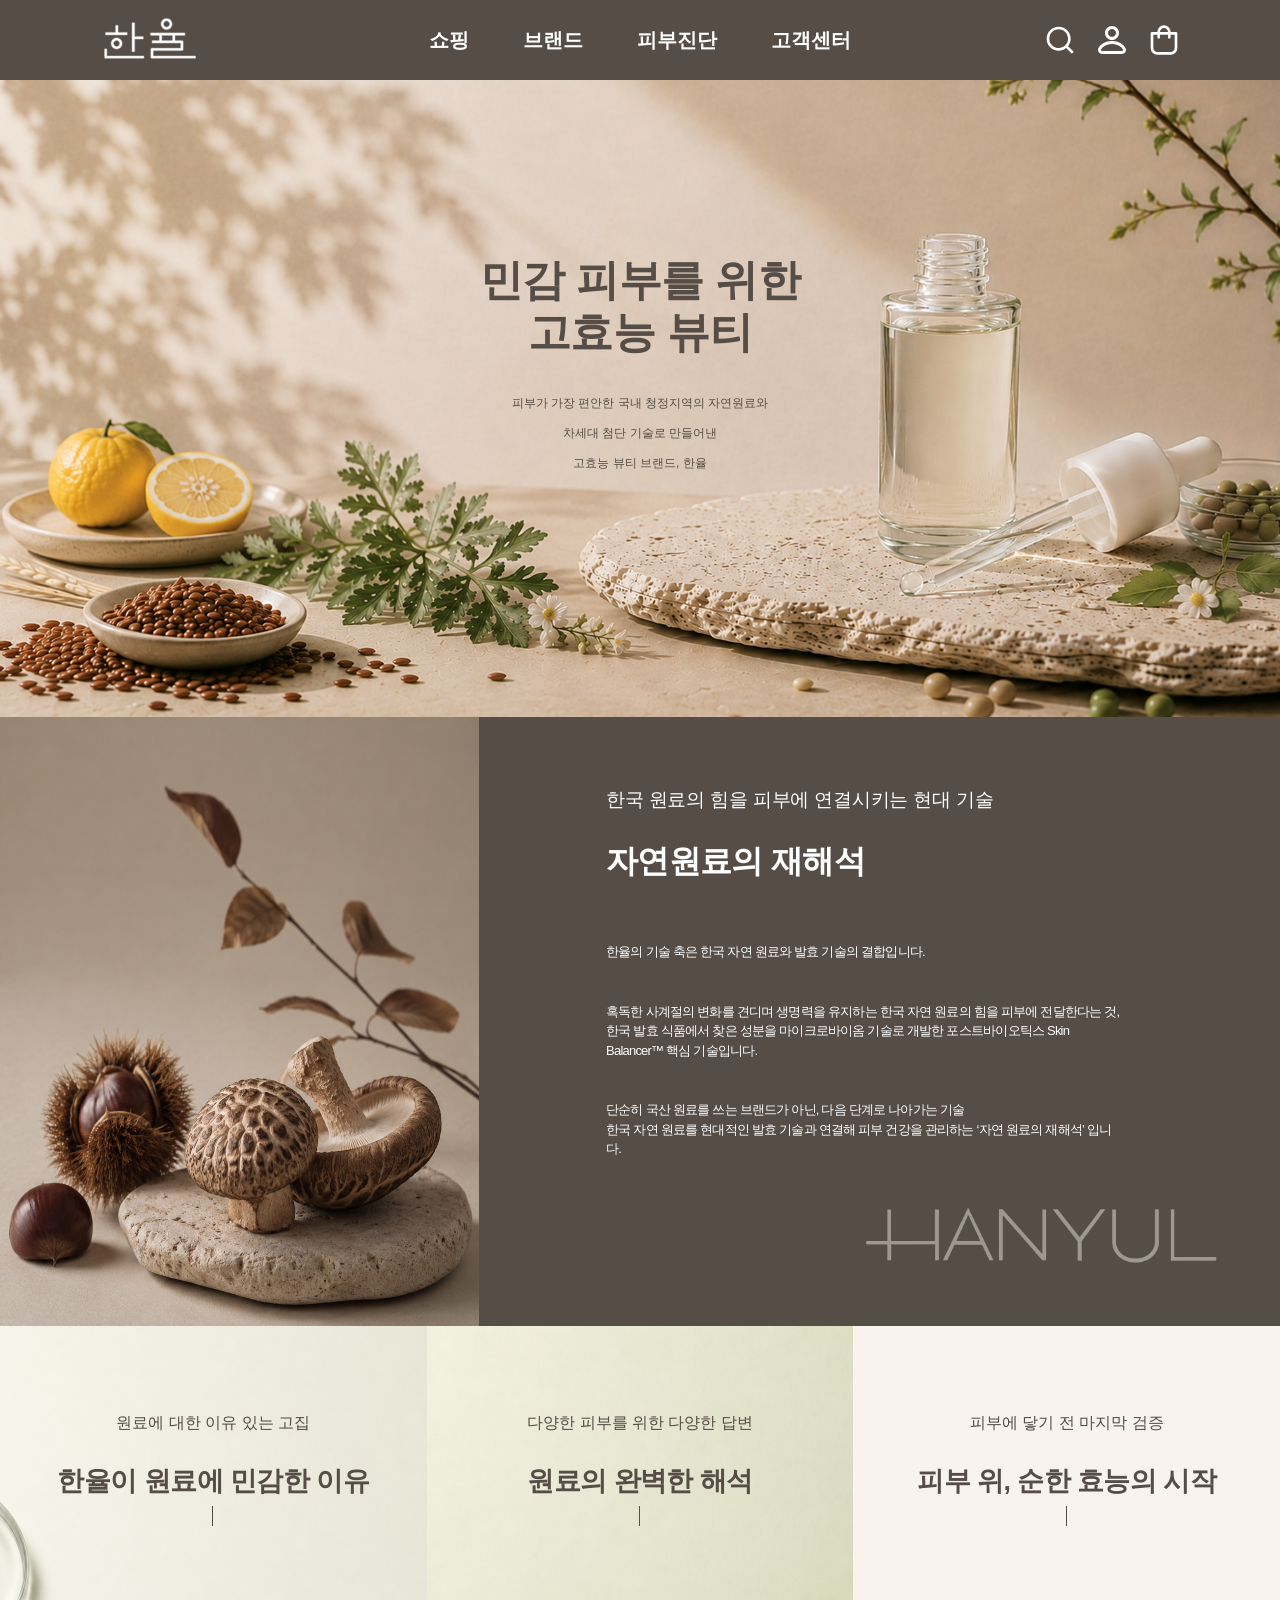
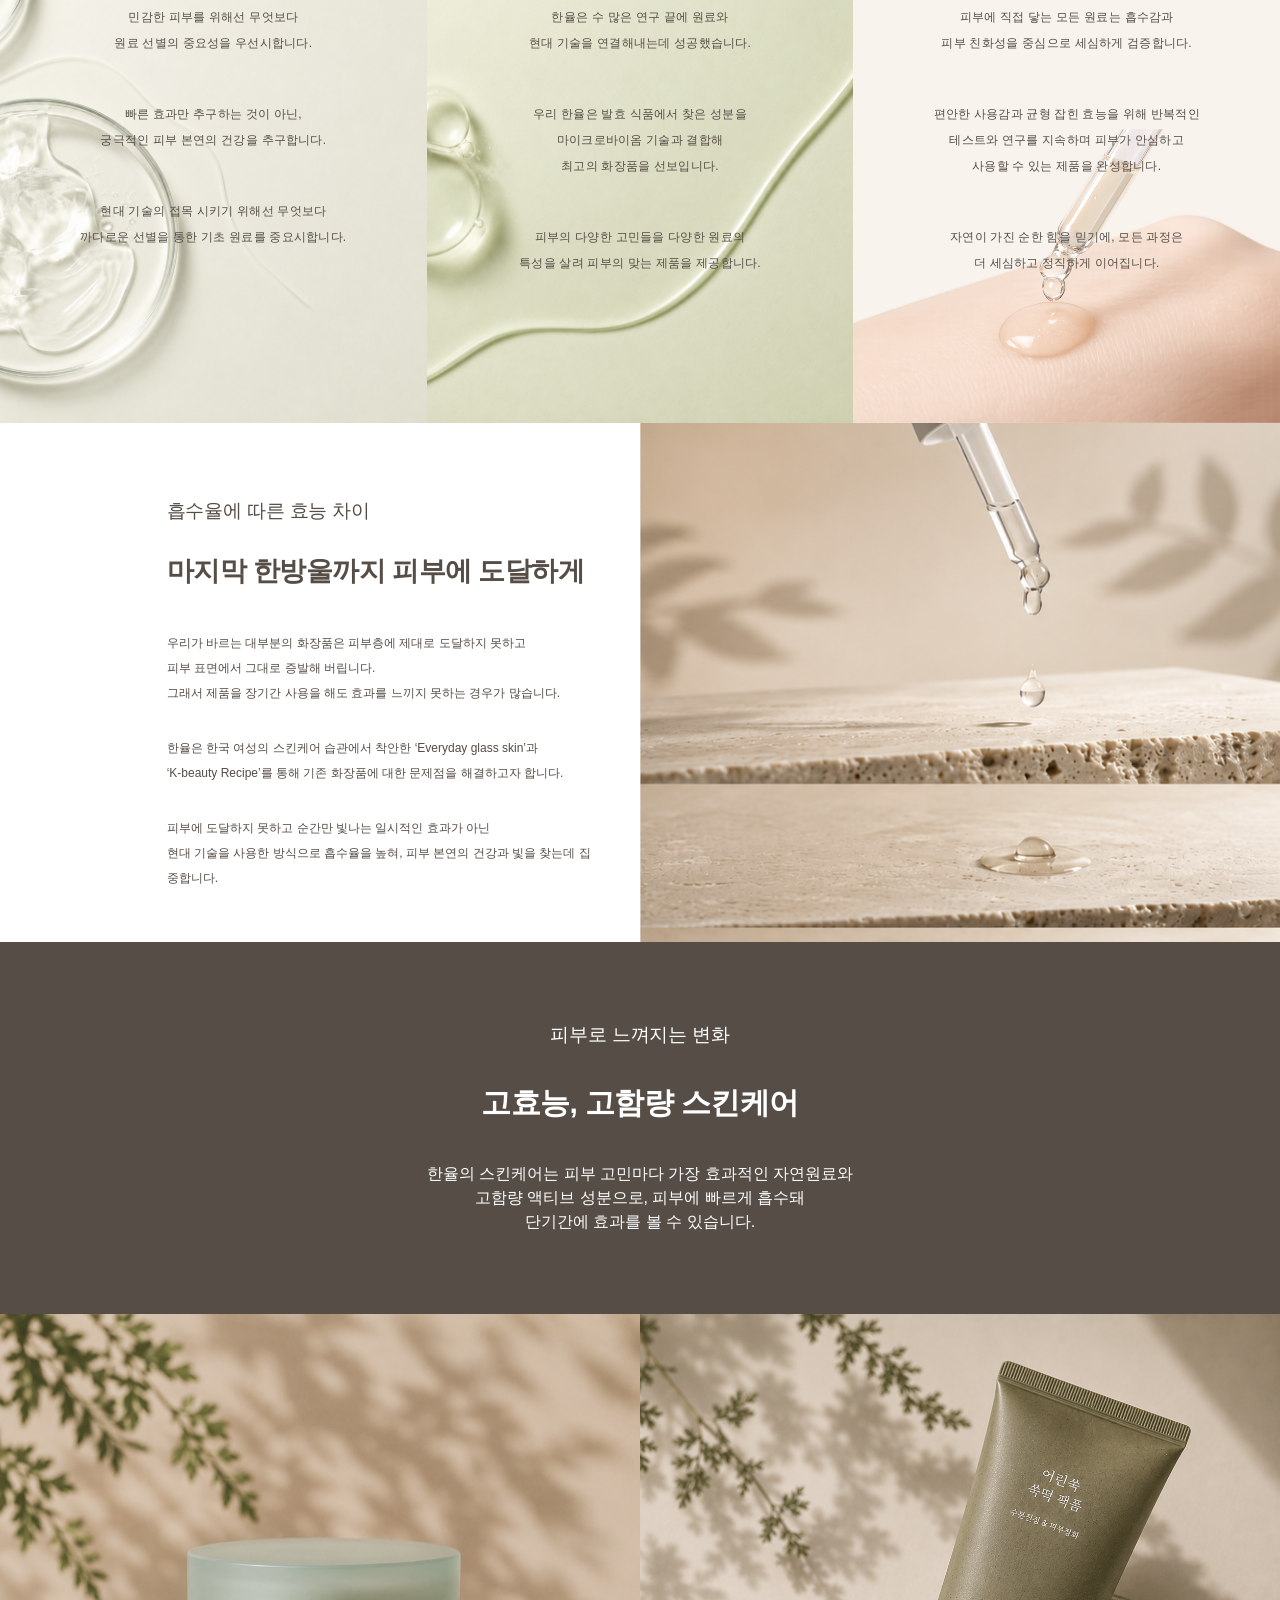
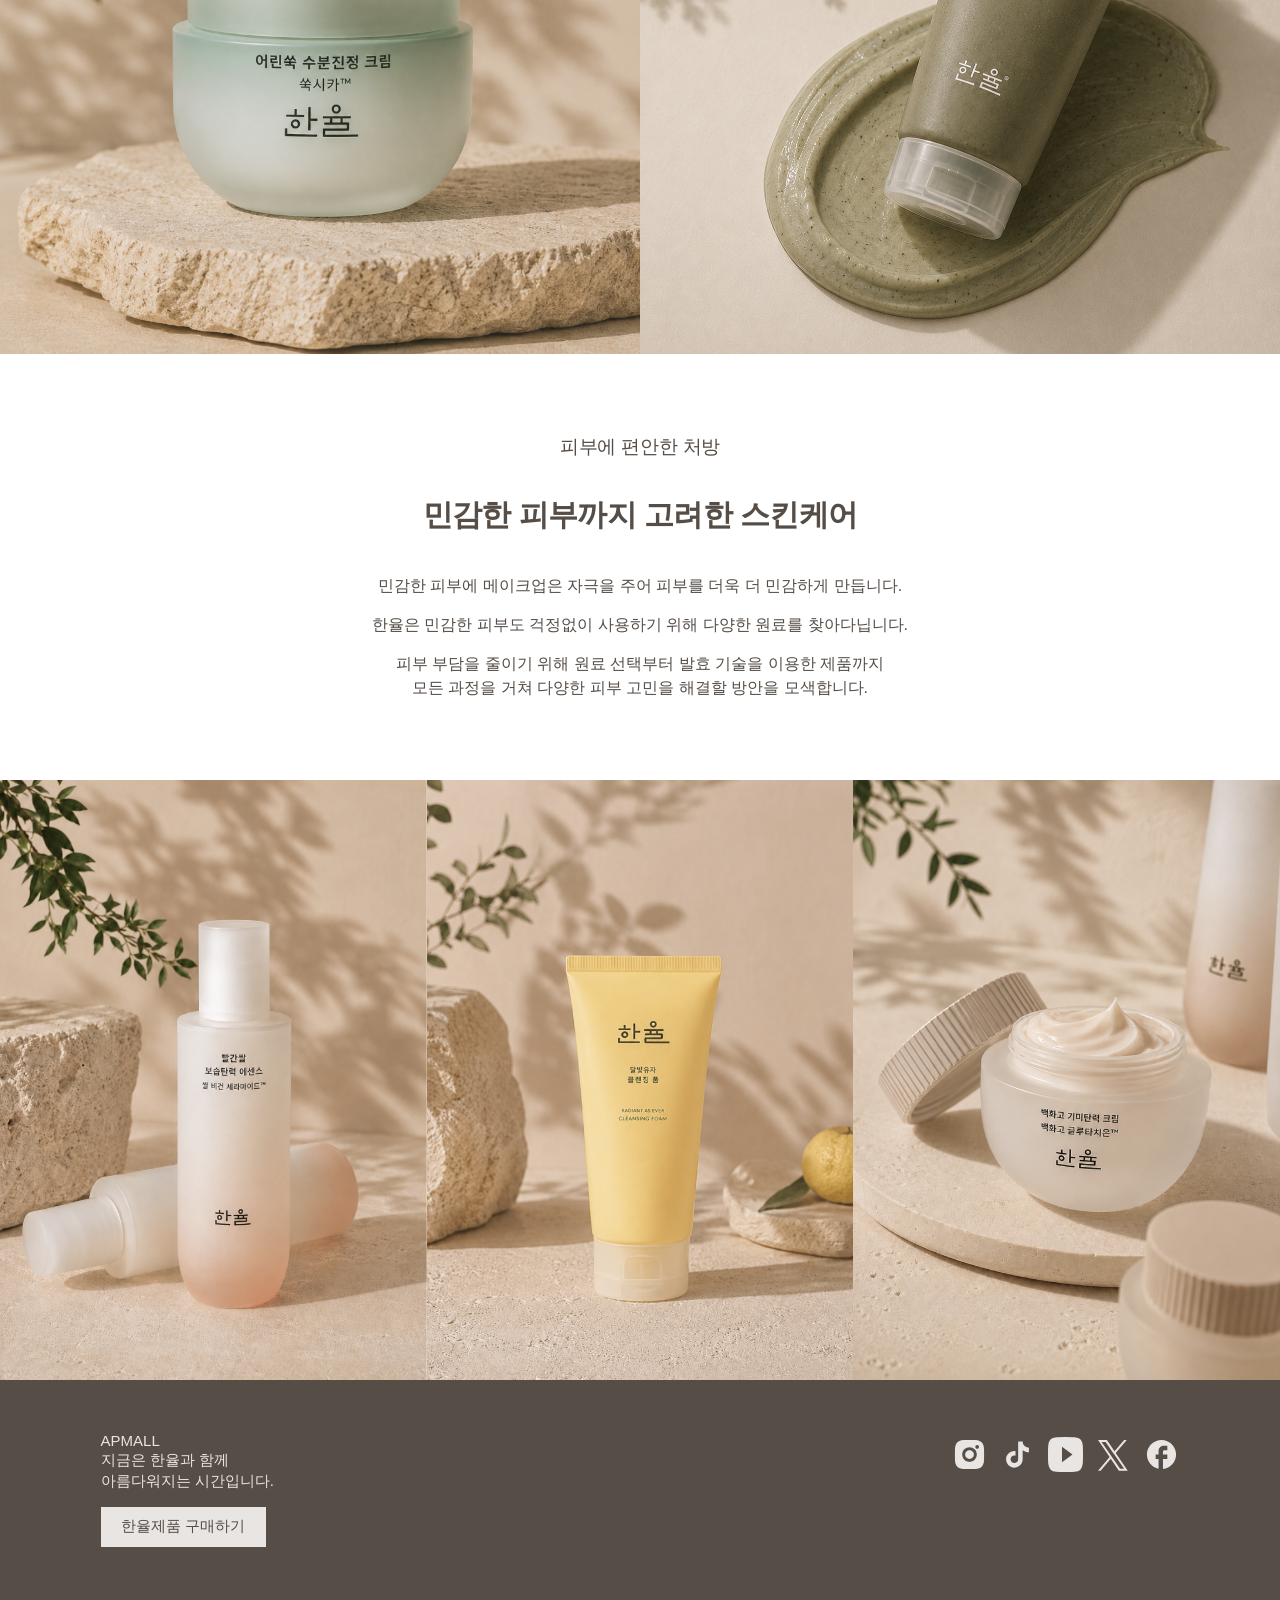
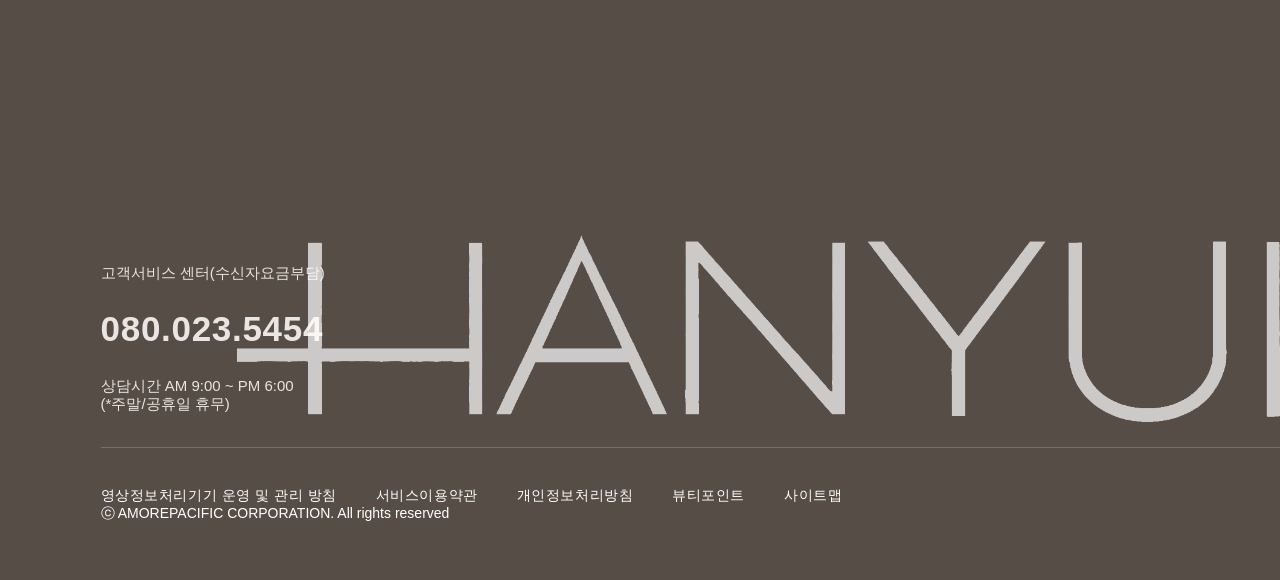
==== brand.html @ e7cc50ac "Build Hanyul website with shopping, brand and account pages" ====
<!doctype html>
<html lang="ko">
<head>
  <meta charset="UTF-8" />
  <meta name="viewport" content="width=device-width, initial-scale=1.0" />
  <title>브랜드 스토리 | 한율</title>
  <link rel="stylesheet" href="./style.css" />
  <link rel="stylesheet" href="./pages.css" />
  <script src="./pages.js" defer></script>
</head>
<body class="inner-page brand-page">
<header class="site-header" aria-label="주요 메뉴">
            <a class="brand" href="./index.html" aria-label="한율 홈">
                <img src="./assets/logo.png" alt="한율" />
            </a>

            <nav class="primary-nav" aria-label="주요 내비게이션">
                <a href="./shop.html">쇼핑</a>
                <a href="./brand.html">브랜드</a>
                <a href="./index.html#diagnosis">피부진단</a>
                <a href="./index.html#support">고객센터</a>
                <a class="mobile-account-link" href="./mypage.html">마이페이지</a>
            </nav>

            <div class="header-actions">
                <button type="button" aria-label="검색">
                    <img src="./assets/search.svg" alt="" />
                </button>
                <a href="./mypage.html" aria-label="마이페이지">
                    <img src="./assets/person.svg" alt="" />
                </a>
                <button type="button" aria-label="장바구니">
                    <img src="./assets/shopping-bag.svg" alt="" />
                </button>
            </div>

            <button class="menu-toggle" type="button" aria-label="메뉴 열기" aria-expanded="false">
                <span></span><span></span><span></span>
            </button>
        </header>
<main>
  <section class="brand-story-hero" aria-labelledby="brand-story-title">
    <img class="story-hero-image" src="./assets/brand/imgImage399.png" alt="유자와 한국 자연 원료, 한율 세럼" />
    <div class="story-hero-copy">
      <h1 id="brand-story-title">민감 피부를 위한<br />고효능 뷰티</h1>
      <p>피부가 가장 편안한 국내 청정지역의 자연원료와<br />차세대 첨단 기술로 만들어낸<br />고효능 뷰티 브랜드, 한율</p>
    </div>
  </section>
  <section class="story-interpretation">
    <div class="story-interpretation-image"><img src="./assets/brand/imgChatGptImage2026780423211.png" alt="밤과 자연 원료" /></div>
    <div class="story-interpretation-copy">
      <p class="story-eyebrow">한국 원료의 힘을 피부에 연결시키는 현대 기술</p>
      <h2>자연원료의 재해석</h2>
      <div class="story-body">
        <p>한율의 기술 축은 한국 자연 원료와 발효 기술의 결합입니다.</p>
        <p>혹독한 사계절의 변화를 견디며 생명력을 유지하는 한국 자연 원료의 힘을 피부에 전달한다는 것,<br />한국 발효 식품에서 찾은 성분을 마이크로바이옴 기술로 개발한 포스트바이오틱스 Skin Balancer™ 핵심 기술입니다.</p>
        <p>단순히 국산 원료를 쓰는 브랜드가 아닌, 다음 단계로 나아가는 기술<br />한국 자연 원료를 현대적인 발효 기술과 연결해 피부 건강을 관리하는 ‘자연 원료의 재해석’ 입니다.</p>
      </div>
      <img class="story-signature" src="./assets/brand/imgC1870778A77F488BA30E9E128Aef3A761.png" alt="HANYUL" />
    </div>
  </section>
  <section class="story-pillars" aria-label="한율이 원료를 연구하는 과정">
    <article class="story-pillar pillar-selection">
      <img class="pillar-cover" src="./assets/brand/imgImage482.png" alt="" />
      <div class="pillar-offscreen pillar-offscreen-left"><img src="./assets/brand/imgImage440.png" alt="" /></div>
      <img class="pillar-cover" src="./assets/brand/imgImage483.png" alt="순한 크림 제형" />
      <div class="pillar-heading"><p>원료에 대한 이유 있는 고집</p><h2>한율이 원료에 민감한 이유</h2></div>
      <div class="pillar-rule" data-node-id="3703:5179"><div class="pillar-rule-base"><div><img src="./assets/brand/imgLine26.svg" alt="" /></div></div></div>
      <div class="pillar-body">
        <p>민감한 피부를 위해선 무엇보다<br />원료 선별의 중요성을 우선시합니다.</p>
        <p>빠른 효과만 추구하는 것이 아닌,<br />궁극적인 피부 본연의 건강을 추구합니다.</p>
        <p>현대 기술의 접목 시키기 위해선 무엇보다<br />까다로운 선별을 통한 기초 원료를 중요시합니다.</p>
      </div>
    </article>
    <article class="story-pillar pillar-interpretation">
      <img class="pillar-cover" src="./assets/brand/imgImage481.png" alt="자연 원료를 담은 세럼 제형" />
      <div class="pillar-offscreen pillar-offscreen-right"><img src="./assets/brand/imgImage441.png" alt="" /></div>
      <div class="pillar-heading"><p>다양한 피부를 위한 다양한 답변</p><h2>원료의 완벽한 해석</h2></div>
      <div class="pillar-rule" data-node-id="3703:5169"><div class="pillar-rule-base"><div><img src="./assets/brand/imgLine25.svg" alt="" /></div></div></div>
      <div class="pillar-body">
        <p>한율은 수 많은 연구 끝에 원료와<br />현대 기술을 연결해내는데 성공했습니다.</p>
        <p>우리 한율은 발효 식품에서 찾은 성분을<br />마이크로바이옴 기술과 결합해<br />최고의 화장품을 선보입니다.</p>
        <p>피부의 다양한 고민들을 다양한 원료의<br />특성을 살려 피부의 맞는 제품을 제공합니다.</p>
      </div>
    </article>
    <article class="story-pillar pillar-verification">
      <img class="pillar-drop" src="./assets/brand/imgImage476.png" alt="피부 위에 닿는 세럼 한 방울" />
      <div class="pillar-heading"><p>피부에 닿기 전 마지막 검증</p><h2>피부 위, 순한 효능의 시작</h2></div>
      <div class="pillar-rule" data-node-id="3703:5159"><div class="pillar-rule-base"><div><img src="./assets/brand/imgLine24.svg" alt="" /></div></div></div>
      <div class="pillar-body">
        <p>피부에 직접 닿는 모든 원료는 흡수감과<br />피부 친화성을 중심으로 세심하게 검증합니다.</p>
        <p>편안한 사용감과 균형 잡힌 효능을 위해 반복적인<br />테스트와 연구를 지속하며 피부가 안심하고<br />사용할 수 있는 제품을 완성합니다.</p>
        <p>자연이 가진 순한 힘을 믿기에, 모든 과정은<br />더 세심하고 정직하게 이어집니다.</p>
      </div>
    </article>
  </section>
  <section class="story-absorption">
    <div class="story-absorption-copy">
      <p class="story-eyebrow">흡수율에 따른 효능 차이</p>
      <h2>마지막 한방울까지 피부에 도달하게</h2>
      <div class="story-body">
        <p>우리가 바르는 대부분의 화장품은 피부층에 제대로 도달하지 못하고<br />피부 표면에서 그대로 증발해 버립니다.<br />그래서 제품을 장기간 사용을 해도 효과를 느끼지 못하는 경우가 많습니다.</p>
        <p>한율은 한국 여성의 스킨케어 습관에서 착안한 ‘Everyday glass skin’과<br />‘K-beauty Recipe’를 통해 기존 화장품에 대한 문제점을 해결하고자 합니다.</p>
        <p>피부에 도달하지 못하고 순간만 빛나는 일시적인 효과가 아닌<br />현대 기술을 사용한 방식으로 흡수율을 높혀, 피부 본연의 건강과 빛을 찾는데 집중합니다.</p>
      </div>
    </div>
    <div class="story-absorption-image"><img src="./assets/brand/imgImage414.png" alt="세럼 한 방울과 흡수되는 제형" /></div>
  </section>
  <section class="story-statement statement-dark">
    <p class="story-eyebrow">피부로 느껴지는 변화</p><h2>고효능, 고함량 스킨케어</h2>
    <p>한율의 스킨케어는 피부 고민마다 가장 효과적인 자연원료와<br />고함량 액티브 성분으로, 피부에 빠르게 흡수돼<br />단기간에 효과를 볼 수 있습니다.</p>
  </section>
  <section class="story-photo-pair" aria-label="어린쑥 스킨케어">
    <img src="./assets/brand/imgImage471.png" alt="어린쑥 수분진정 크림" />
    <img src="./assets/brand/imgChatGptImage2026760534231.png" alt="어린쑥 클렌징 팩폼" />
  </section>
  <section class="story-statement statement-gentle">
    <p class="story-eyebrow">피부에 편안한 처방</p><h2>민감한 피부까지 고려한 스킨케어</h2>
    <div class="gentle-copy"><p>민감한 피부에 메이크업은 자극을 주어 피부를 더욱 더 민감하게 만듭니다.</p>
    <p>한율은 민감한 피부도 걱정없이 사용하기 위해 다양한 원료를 찾아다닙니다.</p>
    <p>피부 부담을 줄이기 위해 원료 선택부터 발효 기술을 이용한 제품까지<br />모든 과정을 거쳐 다양한 피부 고민을 해결할 방안을 모색합니다.</p></div>
  </section>
  <section class="story-photo-trio" aria-label="자연을 담은 한율 제품">
    <img src="./assets/brand/imgImage448.png" alt="빨간쌀 보습탄력 에센스" />
    <img src="./assets/brand/imgChatGptImage2026780601051.png" alt="달빛유자 클렌징 폼" />
    <img src="./assets/brand/imgChatGptImage2026780613091.png" alt="한율 크림과 자연 원료" />
  </section>
</main>
<footer class="site-footer">
            <div class="footer-shop">
                <p class="footer-label">APMALL</p>
                <p class="footer-message">지금은 한율과 함께<br />아름다워지는 시간입니다.</p>
                <a class="footer-shop-link" href="./shop.html">한율제품 구매하기</a>
            </div>

            <div class="footer-social" aria-label="한율 소셜 미디어">
                <a href="#" aria-label="인스타그램"
                    ><img src="./assets/footer-instagram.svg" alt=""
                /></a>
                <a href="#" aria-label="틱톡"><img src="./assets/footer-tiktok.svg" alt="" /></a>
                <a href="#" aria-label="유튜브"><img src="./assets/footer-youtube.svg" alt="" /></a>
                <a href="#" aria-label="트위터"><img src="./assets/footer-twitter.svg" alt="" /></a>
                <a href="#" aria-label="페이스북"
                    ><img src="./assets/footer-facebook.svg" alt=""
                /></a>
            </div>

            <div class="footer-service">
                <p>고객서비스 센터(수신자요금부담)</p>
                <strong>080.023.5454</strong>
                <p>상담시간 AM 9:00 ~ PM 6:00<br />(*주말/공휴일 휴무)</p>
            </div>

            <img class="footer-wordmark" src="./assets/photo-section-wordmark.png" alt="HANYUL" />

            <div class="footer-bottom">
                <nav aria-label="푸터 메뉴">
                    <a href="#">영상정보처리기기 운영 및 관리 방침</a>
                    <a href="#">서비스이용약관</a>
                    <a href="#">개인정보처리방침</a>
                    <a href="#">뷰티포인트</a>
                    <a href="#">사이트맵</a>
                </nav>
                <p>ⓒ AMOREPACIFIC CORPORATION. All rights reserved</p>
            </div>
        </footer>
</body>
</html>
---- style.css ----
:root {
  color-scheme: light;
  --header-height: 80px;
  --header-max-width: 1700px;
  --text-light: #fff;
  --ink: #332c27;
}

* { box-sizing: border-box; }

html { scroll-behavior: smooth; }

body {
  margin: 0;
  color: var(--ink);
  font-family: "Arita Dotum KR", "Noto Sans KR", Arial, sans-serif;
  background: #f5f1eb;
}

button, a { font: inherit; }

.ink-filter-defs {
  position: absolute;
  overflow: hidden;
  pointer-events: none;
}

.site-header {
  position: fixed;
  z-index: 10;
  top: 29px;
  left: 50%;
  display: grid;
  grid-template-columns: 180px 1fr 180px;
  align-items: center;
  width: min(calc(100% - 11.46vw), var(--header-max-width));
  height: var(--header-height);
  padding: 0 77px;
  border-radius: 100px;
  background: rgba(0, 0, 0, 0.35);
  backdrop-filter: blur(4px);
  transform: translateX(-50%);
  transition: opacity 280ms ease, transform 420ms cubic-bezier(0.22, 1, 0.36, 1);
}

body.material-active .site-header,
body.before-brand-photo .site-header {
  opacity: 0;
  pointer-events: none;
  transform: translate(-50%, calc(-100% - 50px));
}

.brand { display: block; width: 101px; height: 44px; }
.brand img { width: 100%; height: 100%; object-fit: cover; }

.primary-nav {
  display: flex;
  align-items: center;
  justify-content: center;
  gap: 68px;
}

.primary-nav a {
  color: var(--text-light);
  font-size: 20px;
  font-weight: 600;
  text-decoration: none;
  white-space: nowrap;
}

.primary-nav a, .header-actions button { transition: opacity 180ms ease; }
.primary-nav a:hover, .header-actions button:hover { opacity: 0.68; }

.header-actions { display: flex; justify-content: flex-end; gap: 20px; }
.header-actions button,
.header-actions > a {
  display: grid;
  width: 32px;
  height: 32px;
  padding: 0;
  border: 0;
  background: transparent;
  cursor: pointer;
}
.header-actions img { width: 32px; height: 32px; }

.menu-toggle { display: none; }
.primary-nav .mobile-account-link { display: none; }
@media (max-width: 760px) {
  .primary-nav.is-open .mobile-account-link { display: block; }
}

.hero {
  position: relative;
  z-index: 1;
  height: calc(100vh + 2000px);
  height: calc(100svh + 2000px);
}

.hero-sticky {
  position: sticky;
  top: 0;
  width: 100%;
  height: 100vh;
  height: 100svh;
  overflow: hidden;
}

.hero-sticky::after {
  content: "";
  position: absolute;
  z-index: 5;
  right: 0;
  bottom: -1px;
  left: 0;
  height: clamp(150px, 18vh, 230px);
  background: linear-gradient(
    to bottom,
    transparent 0%,
    rgba(255, 255, 255, 0.38) 38%,
    rgba(255, 255, 255, 0.86) 76%,
    #fff 100%
  );
  pointer-events: none;
}
.hero-image {
  display: block;
  width: 100%;
  height: 100%;
  object-fit: cover;
  object-position: center bottom;
  will-change: transform;
}

.hero-marquee {
  position: absolute;
  z-index: 2;
  left: 0;
  width: 100%;
  overflow: hidden;
  color: #a59b91;
  pointer-events: none;
}

.hero-marquee-top {
  top: 17%;
  left: -9vw;
  width: 118vw;
  opacity: 0.035;
  transform: rotate(-0.7deg);
}

.hero-marquee-bottom {
  right: -12vw;
  bottom: 8%;
  left: auto;
  width: 116vw;
  opacity: 0.028;
  transform: rotate(0.45deg);
}

.hero-marquee-track {
  display: flex;
  width: max-content;
  gap: clamp(60px, 7vw, 134px);
  font-family: "Arita Buri", "Noto Serif KR", serif;
  font-size: clamp(150px, 12vw, 230px);
  font-weight: 400;
  line-height: 0.9;
  letter-spacing: 0.08em;
  white-space: nowrap;
  will-change: transform;
}

.hero-marquee-top .hero-marquee-track {
  font-size: clamp(180px, 16vw, 340px);
}

.hero-marquee-bottom .hero-marquee-track {
  gap: clamp(44px, 5vw, 96px);
  font-size: clamp(160px, 13vw, 280px);
  letter-spacing: 0.14em;
}

.brand-stage {
  position: absolute;
  z-index: 3;
  inset: 0;
  width: 100%;
  height: 100%;
  color: #6f665d;
  text-align: center;
}

.brand-ko,
.brand-hanja {
  position: absolute;
  top: 50%;
  left: 50%;
  display: block;
  width: max-content;
  font-family: "Arita Buri", "Noto Serif KR", serif;
  font-weight: 500;
  line-height: 1;
  letter-spacing: 0.08em;
  white-space: nowrap;
  transform: translate(-50%, -50%);
  will-change: opacity, transform, filter, letter-spacing;
}

.brand-ko {
  color: #6f665d;
  font-size: clamp(130px, 10vw, 190px);
  opacity: 1;
}

.brand-hanja {
  top: 51%;
  left: 50%;
  color: #7a7067;
  display: flex;
  gap: 0.08em;
  font-size: clamp(220px, 16vw, 320px);
  opacity: 0;
  letter-spacing: 0;
}

.hanja-char {
  display: block;
  color: #7a7067;
  opacity: 0;
  filter: blur(18px);
  will-change: opacity, transform, filter;
}

.ink-word {
  --bleed-opacity: 0.22;
  position: relative;
  isolation: isolate;
}

.ink-bleed {
  position: absolute;
  z-index: 0;
  inset: 0;
  display: block;
  color: #6f665d;
  opacity: var(--bleed-opacity);
  letter-spacing: 0.11em;
  transform: scale(1.045);
  filter: url(#inkBleed) blur(5px);
  mix-blend-mode: multiply;
  pointer-events: none;
}

.ink-main {
  position: relative;
  z-index: 1;
  display: block;
  color: #6f665d;
  opacity: 0.76;
  filter: blur(0.25px);
  mix-blend-mode: multiply;
}

.hanja-char .ink-bleed,
.hanja-char .ink-main {
  color: #7a7067;
}

.hanja-char .ink-bleed {
  transform: scale(1.045);
  filter: url(#inkBleed) blur(5.2px);
}

@supports ((-webkit-background-clip: text) or (background-clip: text)) {
  .ink-main {
    color: transparent;
    background:
      radial-gradient(circle at 24% 30%, rgba(111, 102, 93, 0.94) 0 12%, transparent 42%),
      radial-gradient(circle at 72% 68%, rgba(165, 155, 145, 0.68) 0 18%, transparent 48%),
      repeating-radial-gradient(circle at 38% 44%, rgba(255, 255, 255, 0.14) 0 0.7px, rgba(126, 117, 107, 0.08) 1px 1.5px, transparent 2px 5px),
      linear-gradient(112deg, #8a8178 4%, #6f665d 34%, #a59b91 62%, #7a7067 92%);
    background-size: 145% 145%, 138% 152%, 9px 11px, 100% 100%;
    background-blend-mode: multiply, soft-light, soft-light, normal;
    -webkit-background-clip: text;
    background-clip: text;
    -webkit-text-fill-color: transparent;
    mix-blend-mode: multiply;
    filter: blur(0.3px);
  }

  .brand-ko .ink-main { background-position: 42% 38%, 58% 62%, 0 0, 50% 50%; }
  .hanja-han .ink-main { background-position: 18% 28%; }
  .hanja-ryul .ink-main { background-position: 76% 62%; }
}

.water-blob {
  position: absolute;
  left: 47%;
  top: 51%;
  width: min(78vw, 520px);
  height: 210px;
  background:
    radial-gradient(circle at 35% 45%, rgba(154, 165, 140, 0.32), transparent 60%),
    radial-gradient(circle at 65% 50%, rgba(217, 184, 90, 0.2), transparent 58%),
    radial-gradient(circle at 50% 65%, rgba(201, 130, 120, 0.18), transparent 55%);
  filter: blur(30px);
  opacity: 0;
  transform: translate(-50%, -50%) scale(0.4);
  will-change: opacity, transform;
}

.brand-intro {
  position: relative;
  height: 600px;
  overflow: hidden;
  color: #756e69;
  text-align: center;
  background: #fff;
  scroll-margin-top: 0;
}

.js .brand-intro {
  height: 260vh;
  height: 260svh;
  overflow: visible;
}

.js .brand-intro-sticky {
  position: sticky;
  top: 0;
  display: flex;
  flex-direction: column;
  align-items: center;
  justify-content: center;
  gap: clamp(40px, 9svh, 80px);
  height: 100vh;
  height: 100svh;
}

.js .brand-intro-sticky h1,
.js .brand-intro-sticky p {
  position: static;
  transform: none;
  flex-shrink: 0;
}

@media (prefers-reduced-motion: reduce) {
  .js .brand-intro { height: auto; }
  .js .brand-intro-sticky { position: relative; }
}

.brand-intro h1 {
  position: absolute;
  z-index: 1;
  top: 300px;
  left: 50%;
  width: 572px;
  margin: 0;
  transform: translateX(-50%);
  font-family: "Arita Buri", "Noto Serif KR", serif;
  font-size: 85px;
  font-weight: 500;
  line-height: 1.18;
  letter-spacing: -5.1px;
  white-space: nowrap;
}

.intro-ink-char {
  --ink-fill: 100%;
  color: transparent;
  background-image: linear-gradient(to right, var(--ink-color, #756e69) 0%, var(--ink-color, #756e69) var(--ink-fill), #d1cecb var(--ink-fill), #d1cecb 100%);
  -webkit-background-clip: text;
  background-clip: text;
}

@media (forced-colors: active) {
  .intro-ink-char { color: CanvasText; background: none; }
}

.brand-intro p {
  position: absolute;
  z-index: 1;
  top: 566px;
  left: 50%;
  margin: 0;
  transform: translateX(-50%);
  font-size: 22px;
  font-weight: 500;
  line-height: 1.18;
  letter-spacing: -0.66px;
  white-space: nowrap;
}

.wave-video {
  position: relative;
  width: 100%;
  height: 400vh;
  height: 400svh;
  overflow: visible;
  background: #fff;
}

.wave-video video {
  position: sticky;
  top: 0;
  display: block;
  width: 100%;
  height: 100vh;
  height: 100svh;
  object-fit: cover;
}

@media (prefers-reduced-motion: reduce) {
  .wave-video { height: 100vh; height: 100svh; }
  .wave-video video { position: relative; }
}

.line-intro {
  position: relative;
  height: 600px;
  overflow: hidden;
  background: #fff;
  text-align: center;
}

.line-intro-bg {
  position: absolute;
  inset: 0;
  display: block;
  width: 100%;
  height: 100%;
  object-fit: cover;
}

.line-intro h2 {
  position: absolute;
  top: 227px;
  left: 50%;
  margin: 0;
  color: #544d47;
  font-family: "Arita Buri", "Noto Serif KR", serif;
  font-size: 50px;
  font-weight: 600;
  line-height: normal;
  transform: translateX(-50%);
  white-space: nowrap;
}

.view-more {
  position: absolute;
  top: 420px;
  left: 50%;
  width: 127px;
  height: 16px;
  padding: 0;
  border: 0;
  color: rgba(85, 77, 70, 0.5);
  background: transparent;
  font-size: 14px;
  font-weight: 600;
  line-height: 1.3;
  text-decoration: none;
  transform: translateX(-50%);
  transition: color 250ms ease;
  cursor: pointer;
}

.view-more span {
  position: absolute;
  z-index: 1;
  top: -2px;
  left: 0;
}

.view-more img {
  position: absolute;
  inset: 0;
  display: block;
  width: 127px;
  height: 16px;
  transform-origin: left center;
  transition: filter 250ms ease, transform 350ms cubic-bezier(0.22, 1, 0.36, 1);
}

.view-more:hover,
.view-more:focus-visible {
  color: #554d46;
}

.view-more:hover img,
.view-more:focus-visible img {
  filter: brightness(0.72);
  transform: scaleX(1.12);
}

.view-more:focus-visible {
  outline: 1px solid currentColor;
  outline-offset: 8px;
}

@media (prefers-reduced-motion: reduce) {
  .view-more,
  .view-more img { transition: none; }
}

.material-scroll {
  position: relative;
  height: 300vh;
  margin-top: -1px;
  background: #fff;
}

.material-sticky {
  position: sticky;
  top: 0;
  display: grid;
  grid-template-columns: repeat(3, minmax(0, 1fr));
  width: 100%;
  height: 100vh;
  height: 100svh;
  overflow: hidden;
}

.material-card {
  position: relative;
  min-width: 0;
  height: 100%;
  overflow: hidden;
  will-change: opacity, transform;
  transition:
    opacity 0.8s cubic-bezier(0.25, 0.1, 0.25, 1),
    transform 0.8s cubic-bezier(0.25, 0.1, 0.25, 1);
}

.js .material-card {
  opacity: var(--card-opacity, 0);
  transform: translate3d(0, var(--card-offset, 108%), 0) scale(var(--card-scale, 0.985));
  transform-origin: center bottom;
}

.material-card > img {
  display: block;
  width: 100%;
  height: 100%;
  object-fit: cover;
}

.material-copy {
  position: absolute;
  top: 7.3%;
  left: 13.4%;
  display: flex;
  flex-direction: column;
  align-items: center;
  gap: 20px;
  color: #554d46;
  writing-mode: vertical-rl;
  text-orientation: upright;
}

.material-copy h2,
.material-copy p {
  margin: 0;
  font-weight: 500;
}

.material-copy h2 {
  font-family: "Arita Buri", "Noto Serif KR", serif;
  font-size: clamp(34px, 2.5vw, 48px);
  line-height: 1.4;
}

.material-copy p {
  font-size: clamp(17px, 1.25vw, 24px);
  line-height: 1.3;
}

.products-scroll {
  position: relative;
  height: 100vh;
  height: 100svh;
  background: #f8f7f6;
}

.products-sticky {
  position: relative;
  width: 100%;
  height: 100vh;
  height: 100svh;
  overflow: hidden;
}

.products-background {
  position: absolute;
  inset: 0;
  display: block;
  width: 100%;
  height: 100%;
  object-fit: cover;
}

.product-orbit {
  position: absolute;
  z-index: 1;
  left: 0;
  top: 50%;
  width: min(100%, calc(92svh * 1727 / 965));
  aspect-ratio: 1727 / 965;
  transform: translateY(-50%);
  overflow: visible;
}

.product-layer {
  --sweep-angle: 0deg;
    --sweep-x: 0%;
    --sweep-y: 100%;
  position: absolute;
  inset: 0;
  display: block;
  width: 100%;
  height: 100%;
  opacity: 0;
  visibility: hidden;
  -webkit-mask-image: conic-gradient(
    from 0deg at var(--sweep-x) var(--sweep-y),
    #000 0deg,
    #000 var(--sweep-angle),
    transparent var(--sweep-angle),
    transparent 360deg
  );
  mask-image: conic-gradient(
    from 0deg at var(--sweep-x) var(--sweep-y),
    #000 0deg,
    #000 var(--sweep-angle),
    transparent var(--sweep-angle),
    transparent 360deg
  );
  pointer-events: none;
  will-change: mask-image;
}

.product-layer > img {
  position: absolute;
  top: var(--image-top, -1.70032%);
  left: var(--image-left, 0%);
  display: block;
  width: var(--image-width, 100%);
  height: var(--image-height, 100%);
  object-fit: fill;
}

/* Match the visible artwork bounds, including each source's transparent padding. */
.product-layer-yuzu {
  --image-width: 104.31034%;
  --image-height: 99.56897%;
  --image-left: -0.49909%;
  --image-top: -0.63487%;
}

.product-layer-red-rice {
  --image-width: 111.26437%;
  --image-height: 100.65359%;
  --image-left: -1.19782%;
  --image-top: -1.06965%;
}

.product-layer:first-child {
  --sweep-angle: 90deg;
  opacity: 1;
  visibility: visible;
}

.product-layer.is-active {
  opacity: 1;
  visibility: visible;
  -webkit-mask-image: none;
  mask-image: none;
}

.products-copy {
  position: absolute;
  z-index: 4;
  top: 45.92593%;
  left: 60.98958%;
  color: #554d46;
  text-align: center;
  width: 336px;
  height: 163px;
  overflow: hidden;
}

.products-pagination {
  position: relative;
  z-index: 2;
  display: flex;
  justify-content: center;
  gap: 30px;
  height: 10px;
}

.products-pagination button {
  width: 10px;
  height: 10px;
  padding: 0;
  border: 0;
  border-radius: 50%;
  background: #d9d9d9;
  cursor: default;
  pointer-events: none;
  transition: background-color 300ms ease, transform 300ms ease;
}

.products-pagination button.is-active {
  background: #554d46;
  transform: scale(1.06);
}

.products-pagination button:disabled {
  cursor: default;
}

.product-copy-state {
  --copy-y: -34px;
  position: absolute;
  inset: 43px 0 0;
  opacity: 0;
  transform: translate3d(0, var(--copy-y), 0);
  will-change: transform, opacity;
}

.product-copy-state:first-child {
  --copy-y: 0px;
  opacity: 1;
}

.product-copy-state h2 {
  margin: 0;
  font-family: "Arita Buri", "Noto Serif KR", serif;
  font-size: clamp(28px, 2.1vw, 40px);
  font-weight: 500;
  line-height: 1.5;
  white-space: nowrap;
}

.catalog {
  position: relative;
  height: 1080px;
  margin-top: -1px;
  overflow: hidden;
  background: #f8f7f6;
  color: #554d46;
}

.catalog-bg {
  position: absolute;
  inset: 0;
  display: block;
  width: 100%;
  height: 100%;
  object-fit: cover;
}

.catalog > h2 {
  position: relative;
  margin: 0;
  padding: 155px 0 0 11.72vw;
  font-family: "Arita Buri", "Noto Serif KR", serif;
  font-size: 55px;
  font-weight: 600;
  line-height: 1.4;
}

.catalog-track {
  position: relative;
  display: flex;
  gap: 35px;
  margin-top: 35px;
  padding: 10px 11.72vw 20px;
  overflow-x: auto;
  overscroll-behavior-inline: contain;
  scroll-behavior: smooth;
  scroll-padding-inline: 11.72vw;
  scroll-snap-type: x mandatory;
  scrollbar-width: none;
  cursor: grab;
  user-select: none;
}

.catalog-track.is-dragging {
  cursor: grabbing;
  scroll-behavior: auto;
  scroll-snap-type: none;
}

.catalog-track::-webkit-scrollbar { display: none; }

.catalog-card {
  position: relative;
  flex: 0 0 320px;
  height: 480px;
  overflow: hidden;
  border: 1px solid rgba(85, 77, 70, 0.2);
  border-radius: 10px;
  background: rgba(218, 216, 214, 0.25);
  box-shadow: 0 0 10px rgba(85, 77, 70, 0.2);
  text-align: center;
  scroll-snap-align: start;
  backdrop-filter: blur(5px);
}

.catalog-card p {
  position: absolute;
  z-index: 1;
  top: 37px;
  left: 50%;
  width: 100%;
  margin: 0;
  font-family: "Arita Buri", "Noto Serif KR", serif;
  font-size: 18px;
  font-weight: 500;
  transform: translateX(-50%);
}

.catalog-card h3 {
  position: absolute;
  z-index: 1;
  top: 86px;
  left: 50%;
  width: 100%;
  margin: 0;
  font-family: "Arita Buri", "Noto Serif KR", serif;
  font-size: 28px;
  font-weight: 700;
  line-height: 1.4;
  transform: translateX(-50%);
}

.catalog-card > .catalog-product {
  position: absolute;
  overflow: hidden;
}

.catalog-product img {
  position: absolute;
  display: block;
  max-width: none;
  pointer-events: none;
  -webkit-user-drag: none;
}
.catalog-card:nth-child(1) .catalog-product img { top: 6.15%; left: -24.56%; width: 153.42%; height: 93.85%; }
.catalog-card:nth-child(2) .catalog-product img { top: 0; left: -20.92%; width: 141.84%; height: 100%; }
.catalog-card:nth-child(3) .catalog-product img,
.catalog-card:nth-child(4) .catalog-product img,
.catalog-card:nth-child(8) .catalog-product img { inset: 0; width: 100%; height: 100%; object-fit: contain; }
.catalog-card:nth-child(5) .catalog-product img { top: 2.71%; left: -14.95%; width: 128.52%; height: 94.8%; }
.catalog-card:nth-child(6) .catalog-product img { top: -0.31%; left: 0; width: 100%; height: 100.62%; }
.catalog-card:nth-child(7) .catalog-product img {
  right: auto;
  bottom: 0;
  left: -35%;
  width: 170%;
  height: auto;
}

.catalog-card:nth-child(1) .catalog-product { top: 164px; left: 111px; width: 93px; height: 279px; }
.catalog-card:nth-child(2) .catalog-product { top: 172px; left: 98px; width: 122px; height: 262px; }
.catalog-card:nth-child(3) .catalog-product { top: 201px; left: 56px; width: 207px; height: 213px; }
.catalog-card:nth-child(4) .catalog-product { top: 209px; left: 67px; width: 185px; height: 189px; }
.catalog-card:nth-child(5) .catalog-product { top: 175px; left: 107px; width: 107px; height: 269px; }
.catalog-card:nth-child(6) .catalog-product { top: 216px; left: 68px; width: 185px; height: 182px; }
.catalog-card:nth-child(7) .catalog-product { top: 177px; left: 117px; width: 92px; height: 274px; }
.catalog-card:nth-child(8) .catalog-product { top: 219px; left: 67px; width: 185px; height: 182px; }

.catalog-controls {
  position: absolute;
  right: 9.1vw;
  bottom: 140px;
  width: 199px;
  height: 24px;
}

.catalog-controls button {
  position: absolute;
  width: 80px;
  height: 12px;
  padding: 0;
  border: 0;
  background: transparent;
  cursor: pointer;
  transition: opacity 200ms ease;
}

.catalog-prev { top: 12px; left: 0; }
.catalog-next { top: 0; left: 119px; }
.catalog-controls button:disabled { opacity: 0.28; cursor: default; }
.catalog-controls img {
  position: absolute;
  top: -2px;
  left: -2px;
  display: block;
  width: 84px;
  height: 17px;
  transition: opacity 200ms ease;
}

.catalog-controls .arrow-hover { opacity: 0; }
.catalog-controls button:hover:not(:disabled) .arrow-default { opacity: 0; }
.catalog-controls button:hover:not(:disabled) .arrow-hover { opacity: 1; }
.catalog-prev .arrow-default,
.catalog-next .arrow-hover { transform: rotate(180deg); }

.brand-photo {
  position: relative;
  width: 100%;
  aspect-ratio: 1920 / 860;
  margin-top: -1px;
  overflow: hidden;
  background: #f4f0ee;
}

.brand-photo-sticky {
  position: relative;
  width: 100%;
  height: 100%;
}

@media (prefers-reduced-motion: no-preference) {
  .js .brand-photo {
    height: 220vh;
    height: 220svh;
    aspect-ratio: auto;
    overflow: visible;
  }

  .js .brand-photo-sticky {
    position: sticky;
    top: 0;
    height: 100vh;
    height: 100svh;
    overflow: hidden;
  }
}

.brand-photo-bg {
  position: absolute;
  inset: 0;
  display: block;
  width: 100%;
  height: 100%;
  object-fit: cover;
  object-position: center bottom;
}

.brand-photo-wordmark {
  position: absolute;
  top: 50%;
  left: 50%;
  display: block;
  width: 36.98%;
  height: 14.19%;
  object-fit: cover;
  filter: brightness(0) invert(1);
  transform: translate(-50%, -50%);
}

.js .brand-photo-wordmark {
  clip-path: inset(0 100% 0 0);
}

@media (prefers-reduced-motion: reduce) {
  .js .brand-photo-wordmark { clip-path: none !important; }
}

.official-benefits {
  position: relative;
  height: 400px;
  margin-top: -1px;
  overflow: hidden;
  background: #fff;
  color: #554d46;
  text-align: center;
}

.official-benefits > h2 {
  margin: 0;
  padding-top: 75px;
  font-family: "Arita Buri", "Noto Serif KR", serif;
  font-size: 30px;
  font-weight: 500;
  line-height: 1.3;
}

.benefit-list {
  position: absolute;
  top: 130px;
  left: 50%;
  display: grid;
  grid-template-columns: repeat(4, 310px);
  width: 1240px;
  transform: translateX(-50%);
}

.benefit-item {
  position: relative;
  min-width: 0;
}

.benefit-item + .benefit-item::before {
  content: "";
  position: absolute;
  top: 33px;
  left: 0;
  width: 1px;
  height: 147px;
  background: url("./assets/benefit-divider.svg") center / 1px 147px no-repeat;
}

.benefit-icon {
  display: flex;
  align-items: flex-end;
  justify-content: center;
  height: 102px;
}

.benefit-icon img { display: block; object-fit: contain; }
.benefit-item:nth-child(1) .benefit-icon img { width: 100px; height: 78px; }
.benefit-item:nth-child(2) .benefit-icon img { width: 115px; height: 84px; }
.benefit-item:nth-child(3) .benefit-icon img { width: 115px; height: 91px; }
.benefit-item:nth-child(4) .benefit-icon img { width: 110px; height: 102px; }

.benefit-item p,
.benefit-item strong {
  display: block;
  margin: 0;
  font-family: "Arita Buri", "Noto Serif KR", serif;
  font-weight: 500;
}

.benefit-item p { margin-top: 5px; font-size: 18px; line-height: 1.2; }
.benefit-item strong { margin-top: 10px; font-size: 24px; line-height: 1.3; }

.story-reveal {
  position: relative;
  height: 240vh;
  margin-top: -1px;
  background: #f7f2ee;
}

.story-reveal-sticky {
  position: sticky;
  top: 0;
  width: 100%;
  height: 100vh;
  height: 100svh;
  overflow: hidden;
}

.story-reveal-bg {
  position: absolute;
  inset: 0;
  display: block;
  width: 100%;
  height: 100%;
  object-fit: cover;
}

.story-reveal-copy {
  position: absolute;
  top: 13.89%;
  left: 25.47%;
  width: 170px;
  height: 680px;
  color: #554d46;
}

.story-title,
.story-detail {
  position: absolute;
  margin: 0;
  writing-mode: vertical-rl;
  text-orientation: upright;
  will-change: clip-path, opacity;
}

.story-title {
  top: 0;
  width: 58px;
  height: 650px;
  font-family: "Arita Buri", "Noto Serif KR", serif;
  font-size: 48px;
  font-weight: 600;
  line-height: 1.2;
  letter-spacing: 0.15em;
  white-space: nowrap;
  word-break: keep-all;
}

.story-title-left {
  left: 41px;
  clip-path: inset(0 0 var(--story-left-mask, 100%) 0);
  opacity: var(--story-left-opacity, 0);
}

.story-title-right {
  left: 111px;
  clip-path: inset(0 0 var(--story-right-mask, 100%) 0);
  opacity: var(--story-right-opacity, 0);
}

.story-detail {
  top: 10px;
  left: 0;
  width: 16px;
  height: 513px;
  color: rgba(85, 77, 70, 0.7);
  font-family: "Arita Dotum KR", "Noto Sans KR", sans-serif;
  font-size: 14px;
  font-weight: 500;
  line-height: 1.063;
  letter-spacing: 0;
  white-space: nowrap;
  word-break: keep-all;
  clip-path: inset(0 0 var(--story-left-mask, 100%) 0);
  opacity: var(--story-left-opacity, 0);
}

.site-footer {
  position: relative;
  height: 800px;
  overflow: hidden;
  background: #554d46;
  color: #e9e5e2;
  font-family: "Arita Dotum KR", "Noto Sans KR", sans-serif;
}

.footer-shop,
.footer-service,
.footer-bottom {
  position: absolute;
  left: 7.86%;
}

.footer-shop { top: 52px; }
.footer-label,
.footer-message,
.footer-service p,
.footer-bottom p { margin: 0; font-size: 15px; font-weight: 500; }
.footer-message { margin-top: 29px; line-height: 1.4; }

.footer-shop-link {
  display: grid;
  place-items: center;
  width: 165px;
  height: 40px;
  margin-top: 16px;
  background: #e9e5e2;
  color: #554d46;
  font-size: 15px;
  text-decoration: none;
  transition: background-color 200ms ease, color 200ms ease;
}
.footer-shop-link:hover { background: #fff; color: #332c27; }

.footer-social {
  position: absolute;
  top: 57px;
  right: 7.86%;
  display: flex;
  gap: 13px;
}
.footer-social a { display: block; width: 35px; height: 35px; transition: opacity 180ms ease; }
.footer-social a:hover { opacity: 0.65; }
.footer-social img { display: block; width: 35px; height: 35px; }

.footer-service { top: 484px; }
.footer-service strong {
  display: block;
  margin-top: 26px;
  font-size: 35px;
  font-weight: 600;
  letter-spacing: 0.02em;
}
.footer-service strong + p { margin-top: 28px; line-height: 1.2; }

.footer-wordmark {
  position: absolute;
  top: 444px;
  left: calc(50% + 193px);
  width: 1200px;
  height: 209px;
  object-fit: cover;
  filter: brightness(0) invert(1);
  opacity: 0.7;
  transform: translateX(-50%);
}

.footer-bottom {
  right: 0;
  bottom: 0;
  height: 133px;
  padding-top: 39px;
  border-top: 1px solid #756d67;
}
.footer-bottom nav { display: flex; gap: 39px; }
.footer-bottom a,
.footer-bottom p { color: #fff; font-size: 14px; text-decoration: none; }
.footer-bottom a { letter-spacing: 0.04em; }
.footer-bottom a:hover { text-decoration: underline; }
.footer-bottom p { margin-top: 15px; }

@media (prefers-reduced-motion: reduce) {
  .material-scroll { height: 100vh; height: 100svh; }
  .js .material-card { opacity: 1 !important; transform: none !important; }
  .products-scroll { height: 100vh; height: 100svh; }
  .product-layer:not(:first-child),
  .product-copy-state:not(:first-child) { display: none; }
  .product-layer:first-child,
  .product-copy-state:first-child { opacity: 1; transform: none; }
  .story-reveal { height: 100vh; height: 100svh; }
  .story-title,
  .story-detail { clip-path: none; opacity: 1; }
}

@media (max-width: 1100px) {
  .site-header { grid-template-columns: 130px 1fr 130px; padding: 0 36px; }
  .primary-nav { gap: 30px; }
  .primary-nav a { font-size: 16px; }
  .header-actions { gap: 12px; }
}

@media (max-width: 760px) {
  .site-header {
    top: 16px;
    grid-template-columns: 1fr auto;
    width: calc(100% - 32px);
    height: 64px;
    padding: 0 24px;
  }
  .brand { width: 82px; height: auto; }
  .primary-nav, .header-actions { display: none; }
  .primary-nav.is-open {
    position: absolute;
    top: 76px;
    left: 0;
    display: flex;
    flex-direction: column;
    width: 100%;
    gap: 0;
    padding: 20px;
    border-radius: 24px;
    background: rgba(31, 28, 25, 0.9);
  }
  .primary-nav a { width: 100%; padding: 14px; text-align: center; }
  .menu-toggle { display: grid; gap: 5px; padding: 8px; border: 0; background: transparent; cursor: pointer; }
  .menu-toggle span { display: block; width: 22px; height: 2px; background: white; }
  .hero { height: calc(100svh + 2000px); }
  .hero-image { object-position: 38% bottom; }
  .hero-marquee-top { top: 22%; left: -18vw; width: 136vw; }
  .hero-marquee-bottom { right: -24vw; bottom: 15%; width: 142vw; }
  .hero-marquee-track { gap: 42px; }
  .hero-marquee-top .hero-marquee-track { font-size: clamp(138px, 43vw, 190px); }
  .hero-marquee-bottom .hero-marquee-track { font-size: clamp(108px, 34vw, 152px); }
  .brand-ko { font-size: clamp(100px, 32vw, 140px); }
  .brand-hanja { top: 52%; left: 50%; font-size: clamp(144px, 43vw, 202px); }
  .brand-intro { height: 480px; }
  .brand-intro h1 {
    top: 220px;
    width: 100%;
    padding: 0 20px;
    font-size: clamp(42px, 12vw, 62px);
    letter-spacing: -0.06em;
  }
  .brand-intro p { top: 410px; font-size: 16px; }
  .wave-video { min-height: 100svh; }
  .line-intro { height: 480px; }
  .line-intro h2 { top: 180px; font-size: 38px; }
  .view-more { top: 340px; }
  .material-scroll { height: 300vh; }
  .material-sticky { display: block; }
  .material-card {
    position: absolute;
    inset: 0;
    width: 100%;
  }
  .material-copy { left: 12%; }
  .products-scroll { height: 100vh; height: 100svh; }
  .product-orbit {
    left: 0;
    top: 5%;
    width: min(190vw, calc(60svh * 1727 / 965));
    transform: none;
  }
  .products-copy {
    top: auto;
    bottom: 9%;
    left: 50%;
    width: 100%;
    padding: 0 20px;
    transform: translateX(-50%);
  }
  .products-copy h2 {
    margin-top: 18px;
    font-size: 28px;
  }
  .catalog { height: 780px; }
  .catalog > h2 {
    padding: 100px 0 0 24px;
    font-size: 38px;
  }
  .catalog-track {
    gap: 20px;
    margin-top: 38px;
    padding-right: 24px;
    padding-left: 24px;
    scroll-padding-inline: 24px;
  }
  .catalog-card { flex-basis: min(82vw, 320px); }
  .catalog-controls { right: 24px; bottom: 70px; gap: 24px; }
}
---- pages.css ----
.inner-page { background: #fff; color: #554d46; }
.inner-page .site-header { position: relative; top: 0; width: 100%; max-width: none; height: 80px; padding: 0 7.8%; border-radius: 0; background: #554d46; backdrop-filter: none; }
.inner-page .primary-nav { gap: 54px; }
.inner-page .primary-nav a { font-size: 20px; }
.header-actions a { display: flex; align-items: center; justify-content: center; width: 32px; height: 32px; }
.header-actions a img { width: 100%; height: 100%; }
.inner-page h1, .inner-page h2, .inner-page h3, .inner-page p { margin: 0; }
.inner-page button, .inner-page a { -webkit-tap-highlight-color: transparent; }
.inner-page button:focus-visible, .inner-page a:focus-visible { outline: 2px solid #5486c1; outline-offset: 5px; }
.brand-page .site-header { position: absolute; z-index: 5; }
.brand-story-hero { position: relative; aspect-ratio: 1920 / 1075; }
.story-hero-image { position: absolute; inset: 0; width: 100%; height: 100%; object-fit: cover; }
.story-hero-copy { position: absolute; top: 35.63%; left: 50%; width: 40%; transform: translateX(-50%); text-align: center; }
.story-hero-copy h1 { font-size: clamp(28px, 3.333vw, 64px); font-weight: 600; line-height: 1.2; letter-spacing: -.01em; }
.story-hero-copy p { margin-top: 30px; font-size: clamp(12px, .8333vw, 16px); line-height: 30px; }
.story-eyebrow { font-size: clamp(18px, 1.4583vw, 28px); font-weight: 400; letter-spacing: -.01em; }
.brand-page h2 { font-size: clamp(25px, 2.5vw, 48px); line-height: 1.3; font-weight: 600; letter-spacing: -.02em; }
.story-interpretation { display: grid; grid-template-columns: 719fr 1201fr; min-height: 39.6875vw; background: #554d46; color: #fff; }
.story-interpretation-image { position: relative; overflow: hidden; }
.story-interpretation-image img { position: absolute; top: .04%; left: -40.94%; width: 155.64%; height: 100%; }
.story-interpretation-copy { position: relative; padding: 5.47vw 12.5vw 6.25vw 9.9vw; }
.story-interpretation-copy h2 { margin-top: 28px; }
.story-body { font-size: clamp(13px, .9375vw, 18px); line-height: 1.5; }
.story-interpretation-copy .story-body { display: grid; gap: 40px; margin-top: 60px; letter-spacing: -.06em; }
.story-signature { display: block; width: min(400px, 70%); height: auto; margin: 45px -8vw -20px auto; opacity: .7; }
.story-pillars { display: grid; grid-template-columns: repeat(3, minmax(0, 1fr)); }
.story-pillar { position: relative; aspect-ratio: 640 / 1045; overflow: hidden; background: #f8f3ed; text-align: center; }
.pillar-cover { position: absolute; inset: 0; width: 100%; height: 100%; object-fit: cover; }
.pillar-offscreen { position: absolute; inset: 0; overflow: hidden; pointer-events: none; }
.pillar-offscreen img { position: absolute; width: 100%; height: 100%; }
.pillar-offscreen-left img { left: -122.71%; top: -72.04%; }
.pillar-offscreen-right img { left: 212.74%; top: -40.54%; }
.pillar-heading { position: relative; padding: 20.47% 8% 0; }
.pillar-heading > p { font-size: clamp(15px, 1.25vw, 24px); }
.brand-page .pillar-heading h2 { margin-top: 30px; font-size: clamp(20px, 2.0833vw, 40px); white-space: nowrap; }
.pillar-body { position: relative; display: grid; gap: 45px; margin-top: 105px; padding: 0 12%; font-size: clamp(12px, .9375vw, 18px); letter-spacing: .02em; line-height: 26px; }
.pillar-drop { position: absolute; left: -18.75%; top: 57.8%; width: 121.4%; height: 42.2%; object-position: bottom; }
.pillar-rule { position: absolute; display: flex; align-items: center; justify-content: center; left: 50%; top: 25.84%; width: 0; height: 20px; transform: rotate(var(--rotate-transform, -3.142rad)); animation: pillar-line-rotation 2s linear infinite; }
.pillar-rule-base { transform: rotate(-90deg); flex: none; }
.pillar-rule-base > div { position: relative; width: 20px; height: 0; }
.pillar-rule img { position: absolute; top: -1px; left: 0; }
@property --rotate-transform { syntax: '<angle>'; initial-value: 0rad; inherits: false; }
@keyframes pillar-line-rotation { 0%, 100% { --rotate-transform: -3.142rad; } }
.story-absorption { display: grid; grid-template-columns: 1fr 1fr; min-height: 30.99vw; }
.story-absorption-copy { padding: 5.89vw 3vw 4vw 13.02vw; }
.brand-page .story-absorption h2 { margin-top: 30px; font-size: clamp(22px, 2.0833vw, 40px); white-space: nowrap; }
.story-absorption .story-body { display: grid; gap: 30px; margin-top: 42px; font-size: clamp(12px, .8333vw, 16px); line-height: 25px; }
.story-absorption-image { position: relative; overflow: hidden; }
.story-absorption-image img { position: absolute; width: 260.26%; height: 140.16%; left: -160.21%; top: -.23%; }
.story-statement { display: flex; flex-direction: column; align-items: center; justify-content: center; text-align: center; padding: 80px 24px; }
.story-statement h2 { margin-top: 35px; font-size: clamp(26px, 2.34375vw, 45px); }
.story-statement > p:last-child { margin-top: 40px; font-size: 16px; line-height: 24px; }
.statement-dark { min-height: 23.177vw; color: #fff; background: #554d46; }
.story-photo-pair { display: grid; grid-template-columns: 1fr 1fr; }
.story-photo-pair img { display: block; width: 100%; aspect-ratio: 1; object-fit: cover; }
.statement-gentle { min-height: 25.9375vw; }
.gentle-copy { display: grid; gap: 15px; margin-top: 40px; font-size: 16px; line-height: 24px; }
.story-photo-trio { display: grid; grid-template-columns: repeat(3, 1fr); }
.story-photo-trio img { display: block; width: 100%; aspect-ratio: 640 / 900; object-fit: cover; }
.story-photo-trio img:nth-child(2) { object-position: bottom; }
@media (prefers-reduced-motion: reduce) { .pillar-rule { animation: none; --rotate-transform: -3.142rad; } }
@media (max-width: 1100px) {
  .inner-page .primary-nav { gap: 28px; }
  .inner-page .primary-nav a { font-size: 16px; }
  .story-interpretation-copy { padding: 50px 6vw; }
  .story-interpretation-copy .story-body { margin-top: 30px; gap: 24px; }
  .pillar-body { margin-top: 60px; gap: 22px; line-height: 1.6; padding: 0 6%; }
  .story-absorption-copy { padding: 50px 5vw; }
}
@media (max-width: 760px) {
  .inner-page .site-header { height: 72px; padding: 0 24px; }
  .inner-page .primary-nav.is-open { z-index: 20; }
  .brand-story-hero { min-height: 600px; aspect-ratio: auto; }
  .story-hero-image { object-position: 50% center; }
  .story-hero-copy { top: 32%; width: 90%; }
  .story-hero-copy h1 { font-size: 38px; }
  .story-hero-copy p { margin-top: 22px; font-size: 13px; line-height: 24px; }
  .story-interpretation { grid-template-columns: 1fr; }
  .story-interpretation-image { aspect-ratio: 719 / 762; }
  .story-interpretation-copy { padding: 48px 28px; }
  .story-interpretation-copy .story-eyebrow { font-size: 16px; }
  .story-signature { margin: 36px 0 0 auto; width: 60%; }
  .story-pillars { grid-template-columns: 1fr; }
  .story-pillar { min-height: 720px; }
  .pillar-heading { padding-top: 70px; }
  .pillar-heading > p { font-size: 20px; }
  .brand-page .pillar-heading h2 { font-size: 29px; }
  .pillar-body { margin-top: 90px; gap: 32px; font-size: 15px; line-height: 25px; }
  .pillar-rule { top: 220px; }
  .story-absorption { grid-template-columns: 1fr; }
  .story-absorption-copy { padding: 55px 24px; }
  .brand-page .story-absorption h2 { white-space: normal; font-size: 26px; }
  .story-absorption .story-body { font-size: 14px; }
  .story-absorption .story-body br { display: none; }
  .story-absorption-image { aspect-ratio: 960 / 595; }
  .story-statement { padding: 65px 24px; }
  .story-statement > p:last-child, .gentle-copy { font-size: 14px; }
  .story-photo-trio { grid-template-columns: 1fr; }
  .story-photo-trio img { aspect-ratio: 4 / 5; }
}
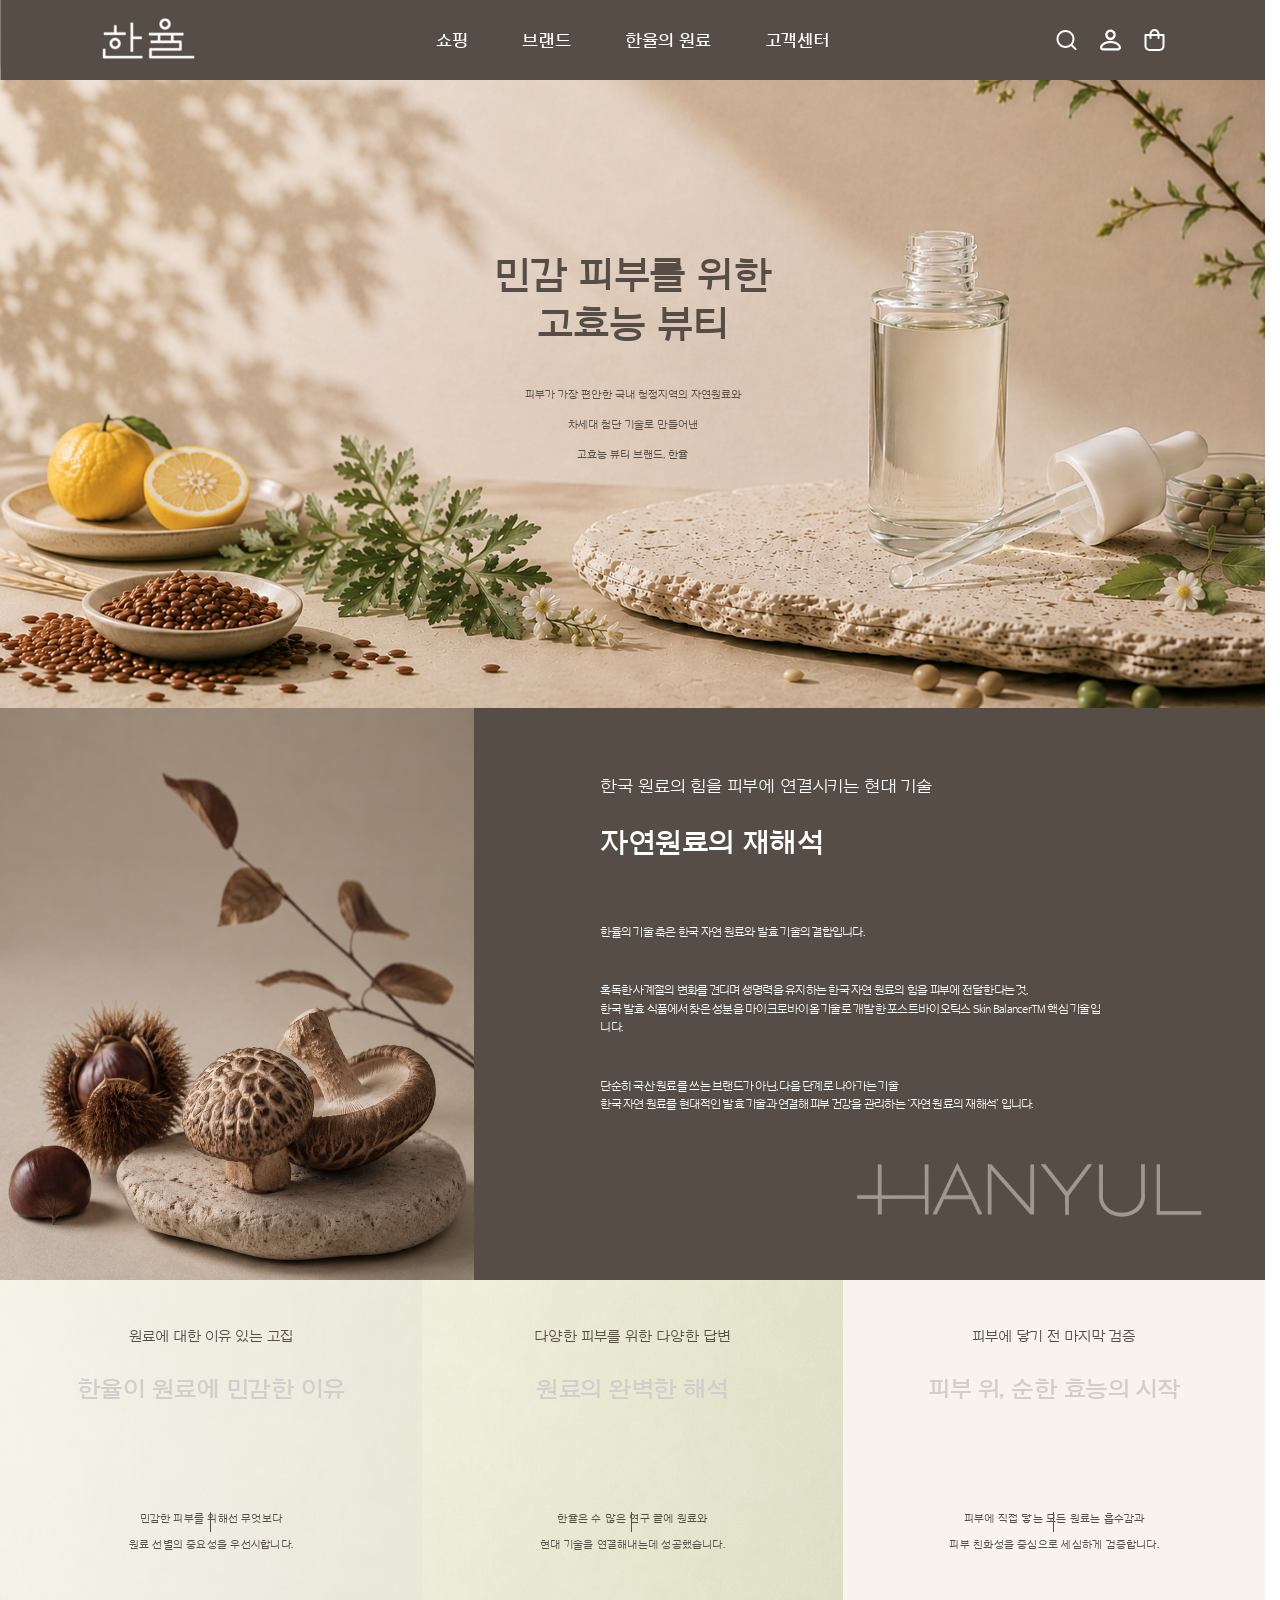
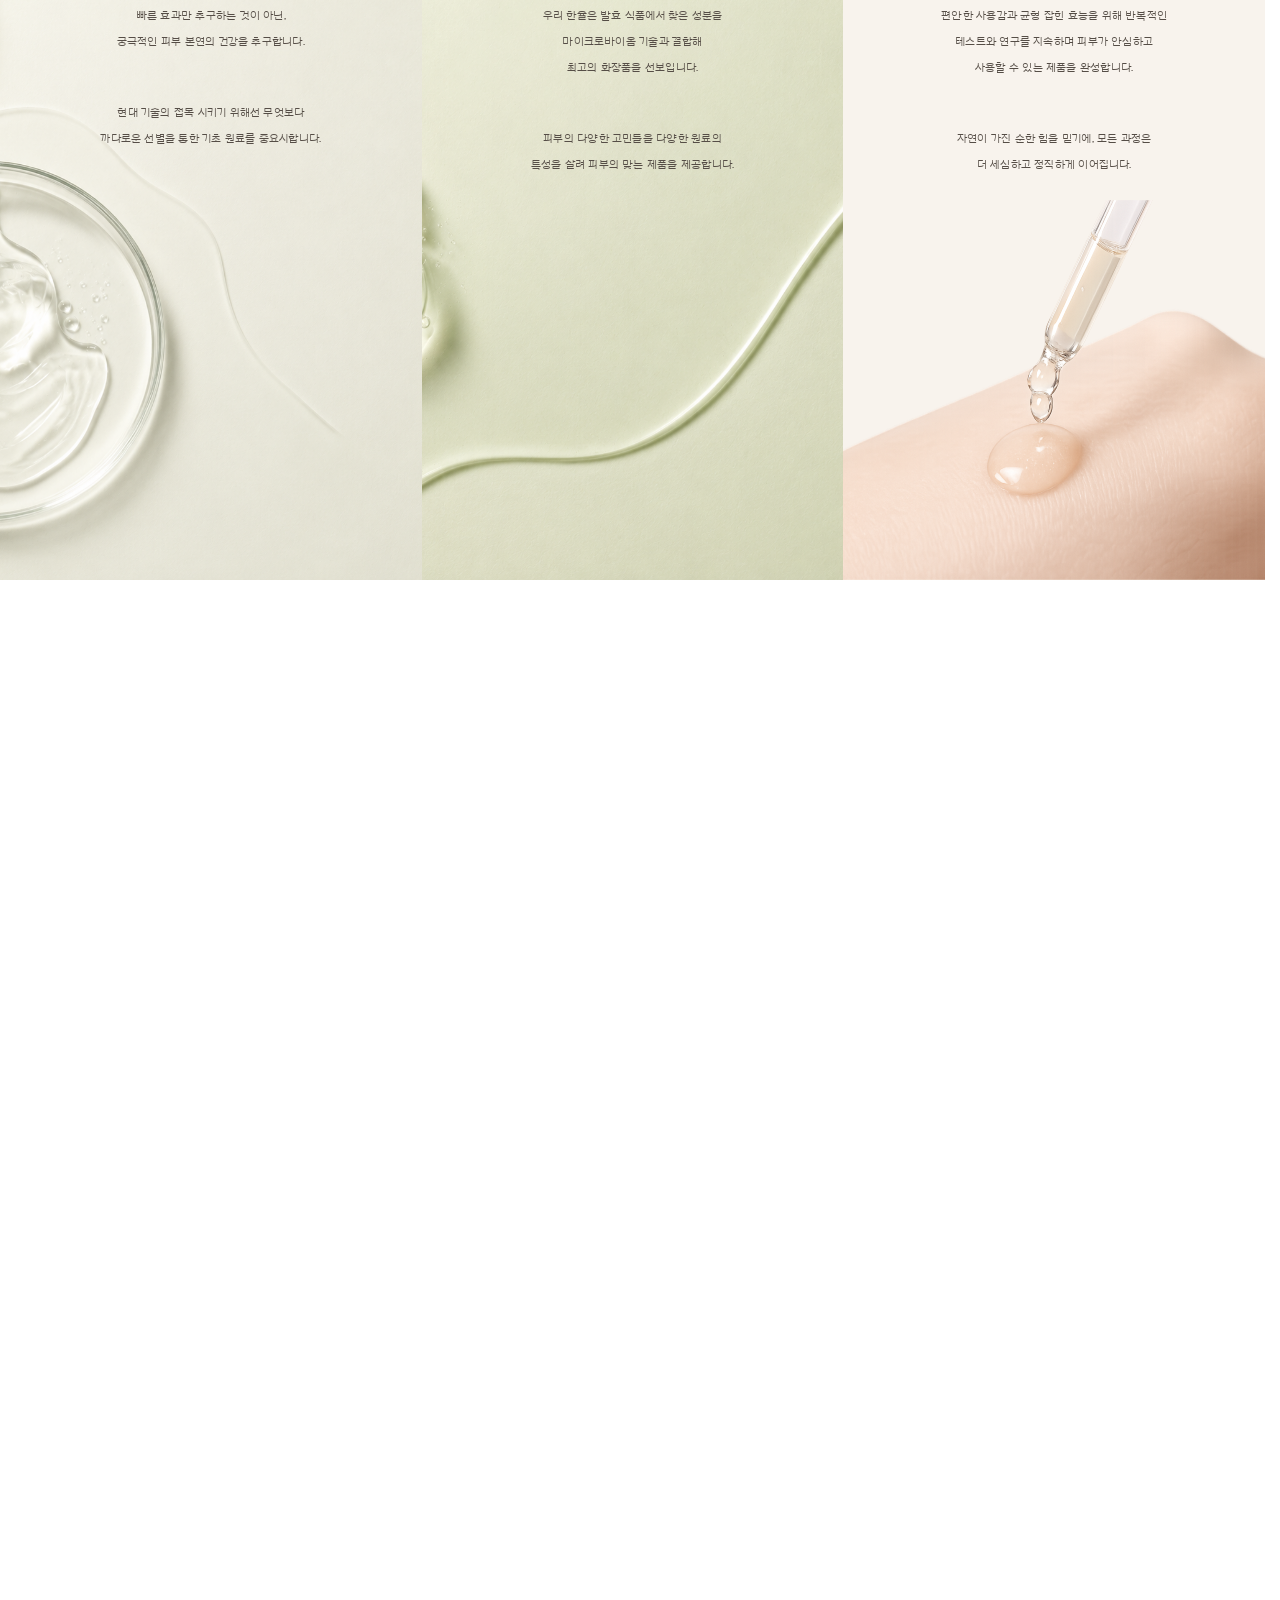
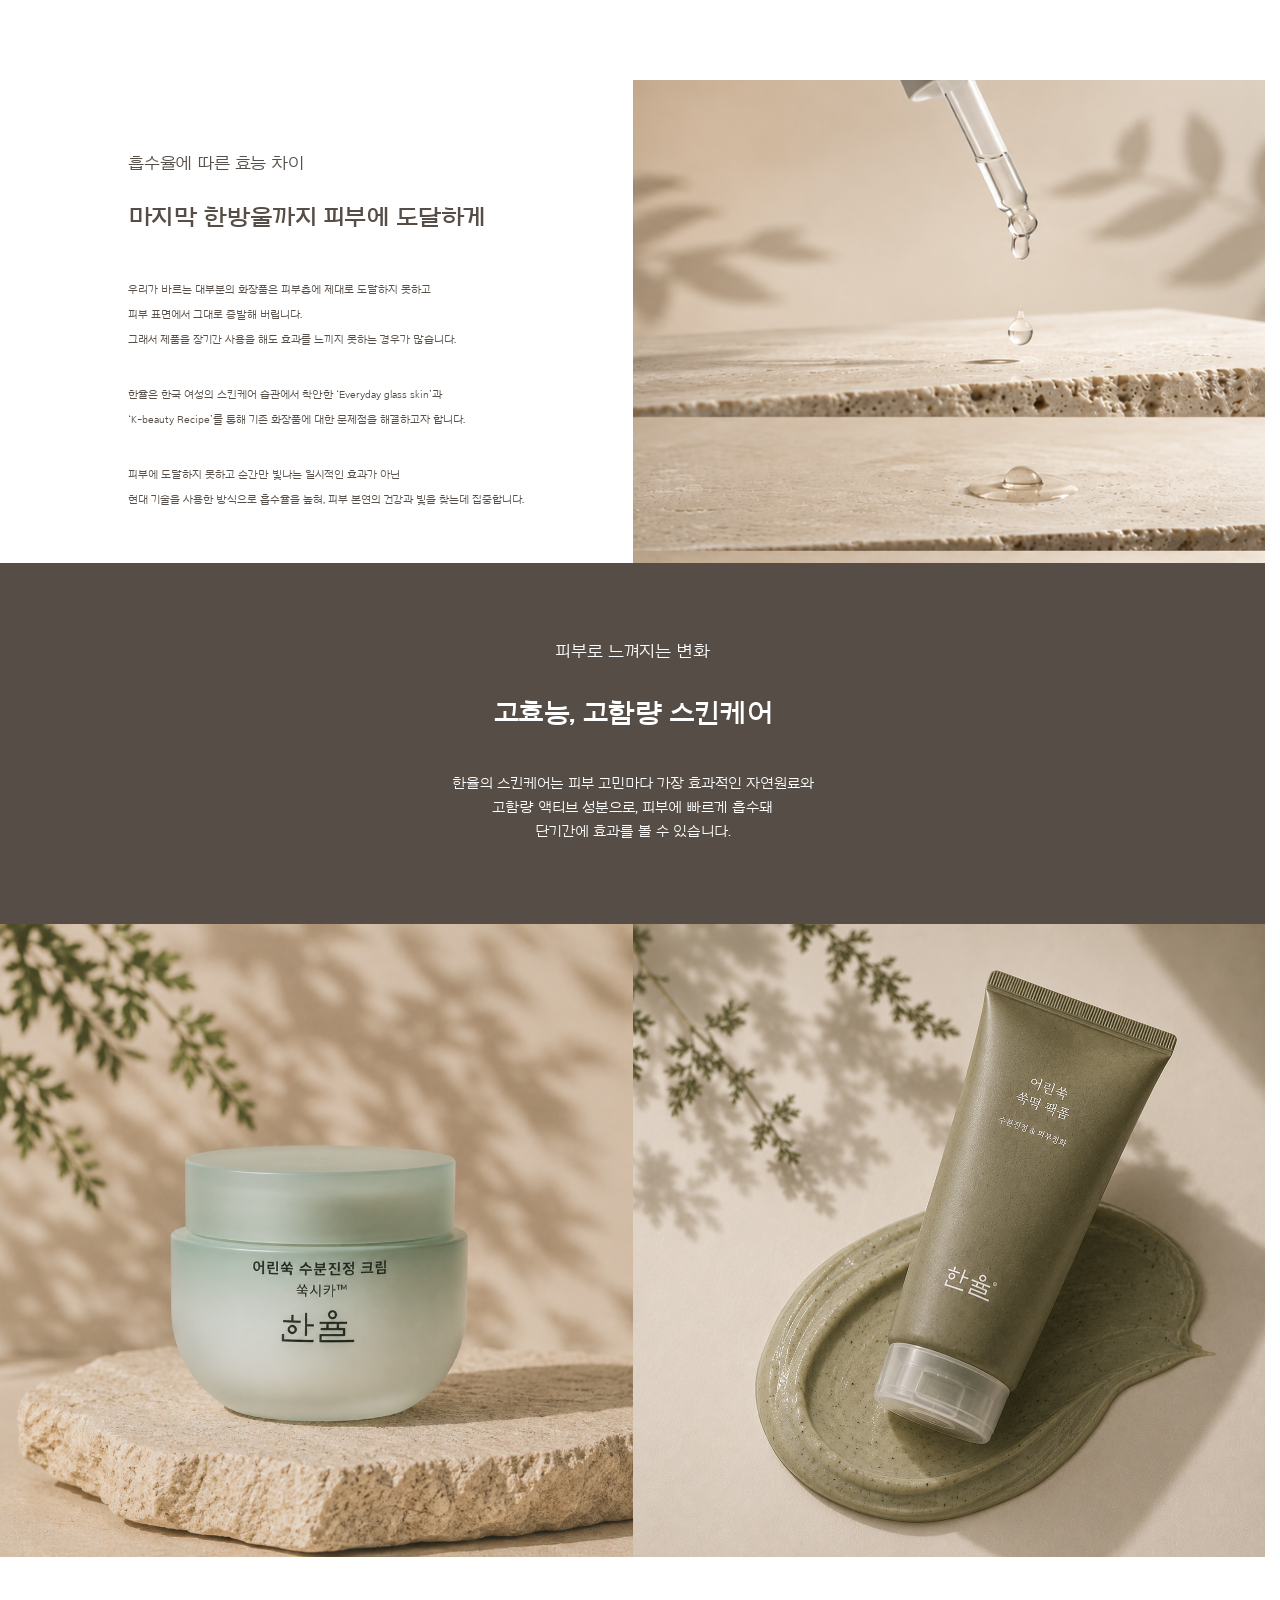
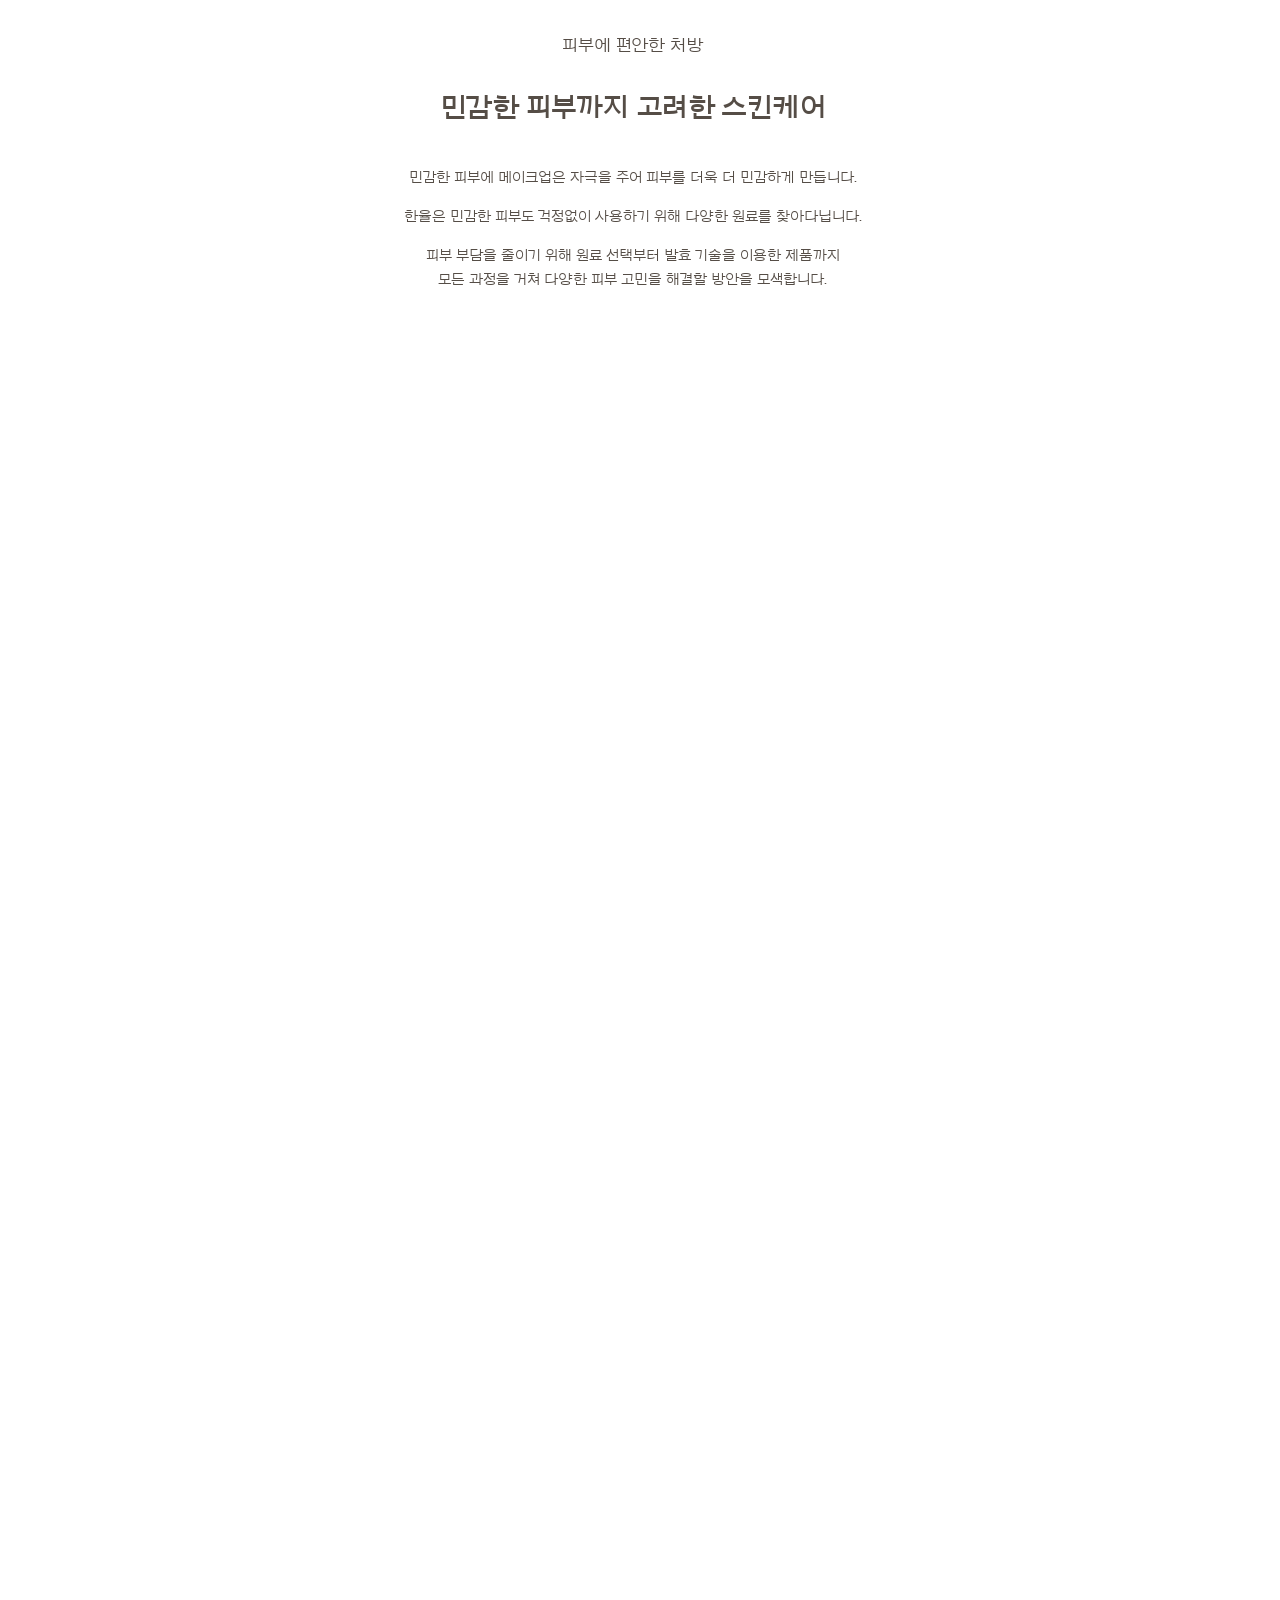
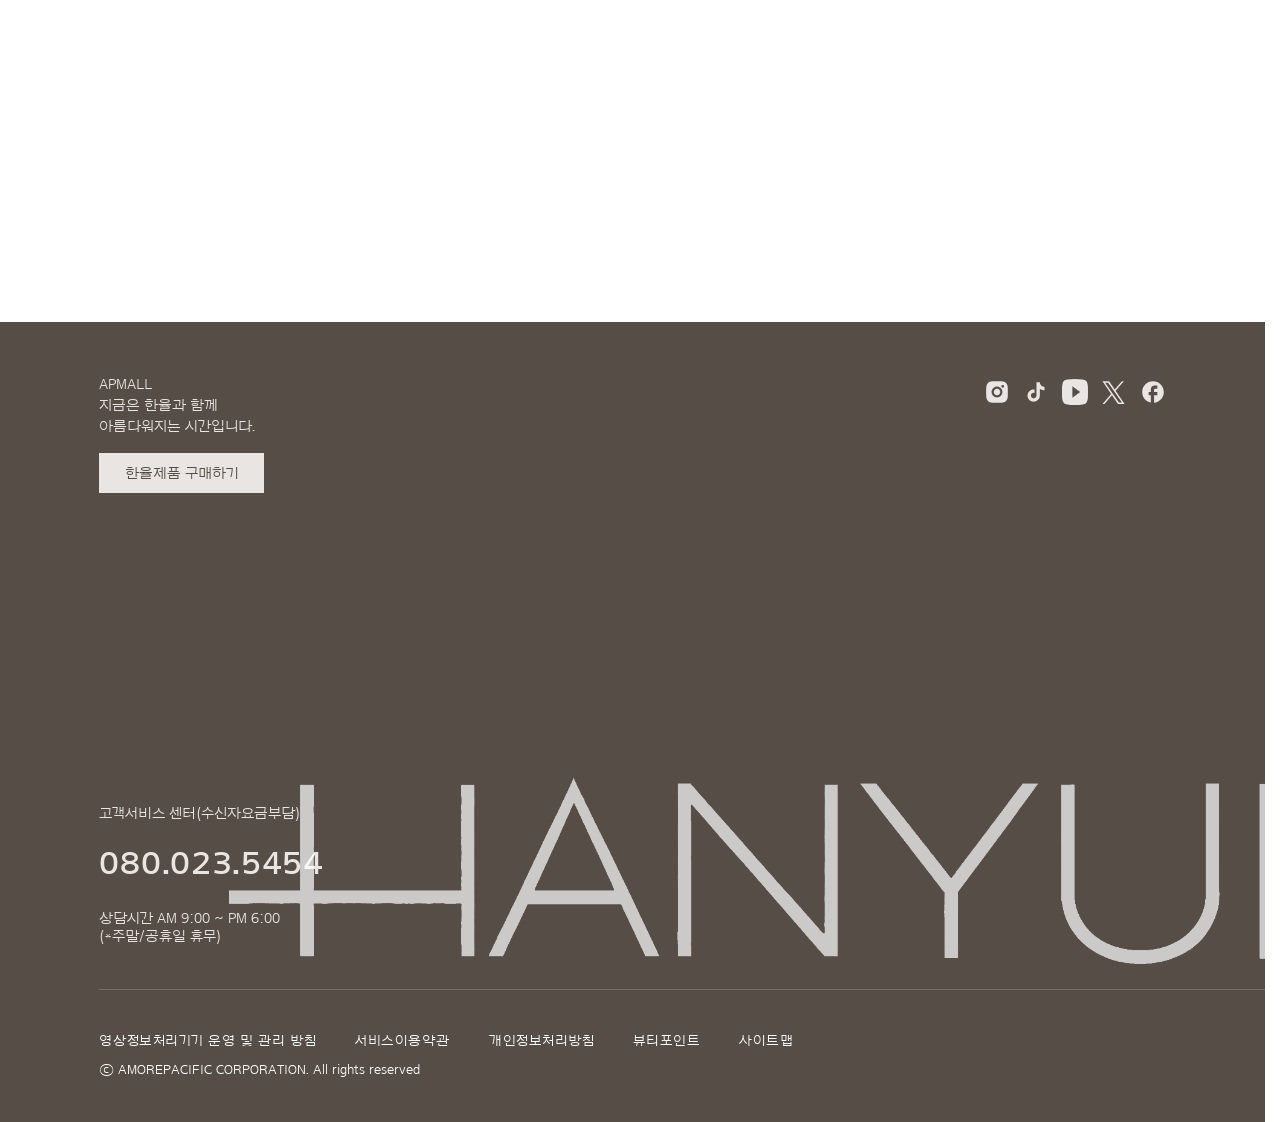
==== commit 2352327c: "Update Hanyul pages, fonts, assets and scroll interactions" ====
--- a/brand.html
+++ b/brand.html
@@ -4,33 +4,34 @@
   <meta charset="UTF-8" />
   <meta name="viewport" content="width=device-width, initial-scale=1.0" />
   <title>브랜드 스토리 | 한율</title>
-  <link rel="stylesheet" href="./style.css" />
-  <link rel="stylesheet" href="./pages.css" />
-  <script src="./pages.js" defer></script>
+  <link rel="stylesheet" href="./css/fonts.css" />
+  <link rel="stylesheet" href="./css/main.css" />
+  <link rel="stylesheet" href="./css/shared-pages.css" />
+  <script src="./js/shared-pages.js" defer></script>
 </head>
 <body class="inner-page brand-page">
 <header class="site-header" aria-label="주요 메뉴">
             <a class="brand" href="./index.html" aria-label="한율 홈">
-                <img src="./assets/logo.png" alt="한율" />
+                <img src="./assets/shared/logo.png" alt="한율" />
             </a>
 
             <nav class="primary-nav" aria-label="주요 내비게이션">
                 <a href="./shop.html">쇼핑</a>
                 <a href="./brand.html">브랜드</a>
-                <a href="./index.html#diagnosis">피부진단</a>
-                <a href="./index.html#support">고객센터</a>
+                <a href="./ingredients.html">한율의 원료</a>
+                <a  class="is-unlinked" aria-disabled="true" tabindex="-1">고객센터</a>
                 <a class="mobile-account-link" href="./mypage.html">마이페이지</a>
             </nav>
 
             <div class="header-actions">
-                <button type="button" aria-label="검색">
-                    <img src="./assets/search.svg" alt="" />
+                <button type="button" aria-label="검색" disabled aria-disabled="true">
+                    <img src="./assets/shared/search.svg" alt="" />
                 </button>
                 <a href="./mypage.html" aria-label="마이페이지">
-                    <img src="./assets/person.svg" alt="" />
+                    <img src="./assets/shared/person.svg" alt="" />
                 </a>
-                <button type="button" aria-label="장바구니">
-                    <img src="./assets/shopping-bag.svg" alt="" />
+                <button type="button" aria-label="장바구니" disabled aria-disabled="true">
+                    <img src="./assets/shared/shopping-bag.svg" alt="" />
                 </button>
             </div>
 
@@ -134,14 +135,14 @@
             </div>
 
             <div class="footer-social" aria-label="한율 소셜 미디어">
-                <a href="#" aria-label="인스타그램"
-                    ><img src="./assets/footer-instagram.svg" alt=""
+                <a  aria-label="인스타그램"
+                     class="is-unlinked" aria-disabled="true" tabindex="-1"><img src="./assets/shared/footer-instagram.svg" alt=""
                 /></a>
-                <a href="#" aria-label="틱톡"><img src="./assets/footer-tiktok.svg" alt="" /></a>
-                <a href="#" aria-label="유튜브"><img src="./assets/footer-youtube.svg" alt="" /></a>
-                <a href="#" aria-label="트위터"><img src="./assets/footer-twitter.svg" alt="" /></a>
-                <a href="#" aria-label="페이스북"
-                    ><img src="./assets/footer-facebook.svg" alt=""
+                <a  aria-label="틱톡" class="is-unlinked" aria-disabled="true" tabindex="-1"><img src="./assets/shared/footer-tiktok.svg" alt="" /></a>
+                <a  aria-label="유튜브" class="is-unlinked" aria-disabled="true" tabindex="-1"><img src="./assets/shared/footer-youtube.svg" alt="" /></a>
+                <a  aria-label="트위터" class="is-unlinked" aria-disabled="true" tabindex="-1"><img src="./assets/shared/footer-twitter.svg" alt="" /></a>
+                <a  aria-label="페이스북"
+                     class="is-unlinked" aria-disabled="true" tabindex="-1"><img src="./assets/shared/footer-facebook.svg" alt=""
                 /></a>
             </div>
 
@@ -151,15 +152,15 @@
                 <p>상담시간 AM 9:00 ~ PM 6:00<br />(*주말/공휴일 휴무)</p>
             </div>
 
-            <img class="footer-wordmark" src="./assets/photo-section-wordmark.png" alt="HANYUL" />
+            <img class="footer-wordmark" src="./assets/shared/photo-section-wordmark.png" alt="HANYUL" />
 
             <div class="footer-bottom">
                 <nav aria-label="푸터 메뉴">
-                    <a href="#">영상정보처리기기 운영 및 관리 방침</a>
-                    <a href="#">서비스이용약관</a>
-                    <a href="#">개인정보처리방침</a>
-                    <a href="#">뷰티포인트</a>
-                    <a href="#">사이트맵</a>
+                    <a  class="is-unlinked" aria-disabled="true" tabindex="-1">영상정보처리기기 운영 및 관리 방침</a>
+                    <a  class="is-unlinked" aria-disabled="true" tabindex="-1">서비스이용약관</a>
+                    <a  class="is-unlinked" aria-disabled="true" tabindex="-1">개인정보처리방침</a>
+                    <a  class="is-unlinked" aria-disabled="true" tabindex="-1">뷰티포인트</a>
+                    <a  class="is-unlinked" aria-disabled="true" tabindex="-1">사이트맵</a>
                 </nav>
                 <p>ⓒ AMOREPACIFIC CORPORATION. All rights reserved</p>
             </div>
--- a/css/fonts.css
+++ b/css/fonts.css
@@ -0,0 +1,70 @@
+@font-face {
+  font-family: "Arita Buri";
+  src: url("../assets/fonts/arita-buri/AritaBuriKR-HairLine.ttf") format("truetype");
+  font-weight: 100;
+  font-style: normal;
+  font-display: swap;
+}
+@font-face {
+  font-family: "Arita Buri";
+  src: url("../assets/fonts/arita-buri/AritaBuriKR-Light.ttf") format("truetype");
+  font-weight: 300;
+  font-style: normal;
+  font-display: swap;
+}
+@font-face {
+  font-family: "Arita Buri";
+  src: url("../assets/fonts/arita-buri/AritaBuriKR-Medium.ttf") format("truetype");
+  font-weight: 400 500;
+  font-style: normal;
+  font-display: swap;
+}
+@font-face {
+  font-family: "Arita Buri";
+  src: url("../assets/fonts/arita-buri/AritaBuriKR-SemiBold.ttf") format("truetype");
+  font-weight: 600;
+  font-style: normal;
+  font-display: swap;
+}
+@font-face {
+  font-family: "Arita Buri";
+  src: url("../assets/fonts/arita-buri/AritaBuriKR-Bold.ttf") format("truetype");
+  font-weight: 700;
+  font-style: normal;
+  font-display: swap;
+}
+@font-face {
+  font-family: "Arita Dotum KR";
+  src: url("../assets/fonts/arita-dotum/AritaDotumKR-Thin.ttf") format("truetype");
+  font-weight: 100;
+  font-style: normal;
+  font-display: swap;
+}
+@font-face {
+  font-family: "Arita Dotum KR";
+  src: url("../assets/fonts/arita-dotum/AritaDotumKR-Light.ttf") format("truetype");
+  font-weight: 300;
+  font-style: normal;
+  font-display: swap;
+}
+@font-face {
+  font-family: "Arita Dotum KR";
+  src: url("../assets/fonts/arita-dotum/AritaDotumKR-Medium.ttf") format("truetype");
+  font-weight: 400 500;
+  font-style: normal;
+  font-display: swap;
+}
+@font-face {
+  font-family: "Arita Dotum KR";
+  src: url("../assets/fonts/arita-dotum/AritaDotumKR-SemiBold.ttf") format("truetype");
+  font-weight: 600;
+  font-style: normal;
+  font-display: swap;
+}
+@font-face {
+  font-family: "Arita Dotum KR";
+  src: url("../assets/fonts/arita-dotum/AritaDotumKR-Bold.ttf") format("truetype");
+  font-weight: 700;
+  font-style: normal;
+  font-display: swap;
+}
--- a/css/main.css
+++ b/css/main.css
@@ -0,0 +1,1381 @@
+:root {
+  color-scheme: light;
+  --header-height: 80px;
+  --header-max-width: 1700px;
+  --text-light: #fff;
+  --ink: #332c27;
+}
+
+* { box-sizing: border-box; }
+
+html { scroll-behavior: smooth; }
+
+body {
+  margin: 0;
+  color: var(--ink);
+  font-family: "Arita Dotum KR", "Noto Sans KR", Arial, sans-serif;
+  background: #f5f1eb;
+}
+
+button, a { font: inherit; }
+
+a.is-unlinked,
+button[aria-disabled="true"] {
+  pointer-events: none;
+  cursor: default;
+}
+a.is-unlinked { color: inherit; text-decoration: none; }
+button[aria-disabled="true"] { opacity: 1; }
+
+.ink-filter-defs {
+  position: absolute;
+  overflow: hidden;
+  pointer-events: none;
+}
+
+.site-header {
+  position: fixed;
+  z-index: 10;
+  top: 29px;
+  left: 50%;
+  display: grid;
+  grid-template-columns: 180px 1fr 180px;
+  align-items: center;
+  width: min(calc(100% - 11.46vw), var(--header-max-width));
+  height: var(--header-height);
+  padding: 0 77px;
+  border-radius: 100px;
+  background: rgba(0, 0, 0, 0.35);
+  backdrop-filter: blur(4px);
+  transform: translateX(-50%);
+  transition: opacity 280ms ease, transform 420ms cubic-bezier(0.22, 1, 0.36, 1);
+}
+
+body.material-active .site-header,
+body.before-brand-photo .site-header {
+  opacity: 0;
+  pointer-events: none;
+  transform: translate(-50%, calc(-100% - 50px));
+}
+
+.header-hover-zone { display: none; }
+@media (min-width: 761px) and (hover: hover) and (pointer: fine) {
+  .home-hover-header .header-hover-zone {
+    display: block;
+    position: fixed;
+    top: 0;
+    left: 0;
+    z-index: 9;
+    width: 100%;
+    height: 110px;
+  }
+  body.home-hover-header .site-header {
+    opacity: 0;
+    pointer-events: none;
+    transform: translate(-50%, -20px);
+  }
+  body.home-hover-header.hero-header-visible .site-header,
+  body.home-hover-header.header-revealed .site-header,
+  body.home-hover-header .site-header:focus-within {
+    opacity: 1;
+    pointer-events: auto;
+    transform: translateX(-50%);
+  }
+}
+
+.brand { display: block; width: 101px; height: 44px; }
+.brand img { width: 100%; height: 100%; object-fit: cover; }
+
+.primary-nav {
+  display: flex;
+  align-items: center;
+  justify-content: center;
+  gap: 68px;
+}
+
+.primary-nav a {
+  color: var(--text-light);
+  font-size: 20px;
+  font-weight: 600;
+  text-decoration: none;
+  white-space: nowrap;
+}
+
+.primary-nav a, .header-actions button { transition: opacity 180ms ease; }
+.primary-nav a:hover, .header-actions button:hover { opacity: 0.68; }
+
+.header-actions { display: flex; justify-content: flex-end; gap: 20px; }
+.header-actions button,
+.header-actions > a {
+  display: grid;
+  width: 24px;
+  height: 24px;
+  padding: 0;
+  border: 0;
+  background: transparent;
+  cursor: pointer;
+}
+.header-actions img { width: 24px; height: 24px; }
+
+@media (min-width: 761px) {
+  body:not(.shop-page):not(.inner-page) .site-header {
+    grid-template-columns: 126px 1fr 126px;
+    width: min(calc((100% - 11.46vw) * 0.85), 1445px);
+    height: 64px;
+    padding: 0 54px;
+  }
+  body:not(.shop-page):not(.inner-page) .brand { width: 80.8px; height: 35.2px; }
+  body:not(.shop-page):not(.inner-page) .primary-nav { gap: 47.6px; }
+  body:not(.shop-page):not(.inner-page) .primary-nav a { font-size: 18px; }
+  body:not(.shop-page):not(.inner-page) .header-actions { gap: 14px; }
+  body:not(.shop-page):not(.inner-page) .header-actions button,
+  body:not(.shop-page):not(.inner-page) .header-actions > a,
+  body:not(.shop-page):not(.inner-page) .header-actions img { width: 24px; height: 24px; }
+}
+@media (min-width: 761px) and (max-width: 1100px) {
+  body:not(.shop-page):not(.inner-page) .site-header {
+    width: calc(100% - 48px);
+    grid-template-columns: 90px 1fr 90px;
+    padding: 0 25px;
+  }
+  body:not(.shop-page):not(.inner-page) .primary-nav { gap: 21px; }
+  body:not(.shop-page):not(.inner-page) .header-actions { gap: 8px; }
+}
+
+.menu-toggle { display: none; }
+.primary-nav .mobile-account-link { display: none; }
+@media (max-width: 760px) {
+  .primary-nav.is-open .mobile-account-link { display: block; }
+}
+
+.hero {
+  position: relative;
+  z-index: 1;
+  height: calc(100vh + 2000px);
+  height: calc(100svh + 2000px);
+}
+
+.hero-sticky {
+  position: sticky;
+  top: 0;
+  width: 100%;
+  height: 100vh;
+  height: 100svh;
+  overflow: hidden;
+}
+
+.hero-sticky::after {
+  content: "";
+  position: absolute;
+  z-index: 5;
+  right: 0;
+  bottom: -1px;
+  left: 0;
+  height: clamp(150px, 18vh, 230px);
+  background: linear-gradient(
+    to bottom,
+    transparent 0%,
+    rgba(255, 255, 255, 0.38) 38%,
+    rgba(255, 255, 255, 0.86) 76%,
+    #fff 100%
+  );
+  pointer-events: none;
+}
+.hero-image {
+  display: block;
+  width: 100%;
+  height: 100%;
+  object-fit: cover;
+  object-position: center bottom;
+  will-change: transform;
+}
+
+.hero-marquee {
+  position: absolute;
+  z-index: 2;
+  left: 0;
+  width: 100%;
+  overflow: hidden;
+  color: #a59b91;
+  pointer-events: none;
+}
+
+.hero-marquee-top {
+  top: 17%;
+  left: -9vw;
+  width: 118vw;
+  opacity: 0.035;
+  transform: rotate(-0.7deg);
+}
+
+.hero-marquee-bottom {
+  right: -12vw;
+  bottom: 8%;
+  left: auto;
+  width: 116vw;
+  opacity: 0.028;
+  transform: rotate(0.45deg);
+}
+
+.hero-marquee-track {
+  display: flex;
+  width: max-content;
+  gap: clamp(60px, 7vw, 134px);
+  font-family: "Arita Buri", "Noto Serif KR", serif;
+  font-size: clamp(150px, 12vw, 230px);
+  font-weight: 400;
+  line-height: 0.9;
+  letter-spacing: 0.08em;
+  white-space: nowrap;
+  will-change: transform;
+}
+
+.hero-marquee-top .hero-marquee-track {
+  font-size: clamp(180px, 16vw, 340px);
+}
+
+.hero-marquee-bottom .hero-marquee-track {
+  gap: clamp(44px, 5vw, 96px);
+  font-size: clamp(160px, 13vw, 280px);
+  letter-spacing: 0.14em;
+}
+
+.brand-stage {
+  position: absolute;
+  z-index: 3;
+  inset: 0;
+  width: 100%;
+  height: 100%;
+  color: #6f665d;
+  text-align: center;
+}
+
+.brand-ko,
+.brand-hanja {
+  position: absolute;
+  top: 50%;
+  left: 50%;
+  display: block;
+  width: max-content;
+  font-family: "Arita Buri", "Noto Serif KR", serif;
+  font-weight: 500;
+  line-height: 1;
+  letter-spacing: 0.08em;
+  white-space: nowrap;
+  transform: translate(-50%, -50%);
+  will-change: opacity, transform, filter, letter-spacing;
+}
+
+.brand-ko {
+  color: #6f665d;
+  font-size: clamp(130px, 10vw, 190px);
+  opacity: 1;
+}
+
+.brand-hanja {
+  top: 51%;
+  left: 50%;
+  color: #7a7067;
+  display: flex;
+  gap: 0.08em;
+  font-size: clamp(220px, 16vw, 320px);
+  opacity: 0;
+  letter-spacing: 0;
+}
+
+.hanja-char {
+  display: block;
+  color: #7a7067;
+  opacity: 0;
+  filter: blur(18px);
+  will-change: opacity, transform, filter;
+}
+
+.ink-word {
+  --bleed-opacity: 0.22;
+  position: relative;
+  isolation: isolate;
+}
+
+.ink-bleed {
+  position: absolute;
+  z-index: 0;
+  inset: 0;
+  display: block;
+  color: #6f665d;
+  opacity: var(--bleed-opacity);
+  letter-spacing: 0.11em;
+  transform: scale(1.045);
+  filter: url(#inkBleed) blur(5px);
+  mix-blend-mode: multiply;
+  pointer-events: none;
+}
+
+.ink-main {
+  position: relative;
+  z-index: 1;
+  display: block;
+  color: #6f665d;
+  opacity: 0.76;
+  filter: blur(0.25px);
+  mix-blend-mode: multiply;
+}
+
+.hanja-char .ink-bleed,
+.hanja-char .ink-main {
+  color: #7a7067;
+}
+
+.hanja-char .ink-bleed {
+  transform: scale(1.045);
+  filter: url(#inkBleed) blur(5.2px);
+}
+
+@supports ((-webkit-background-clip: text) or (background-clip: text)) {
+  .ink-main {
+    color: transparent;
+    background:
+      radial-gradient(circle at 24% 30%, rgba(111, 102, 93, 0.94) 0 12%, transparent 42%),
+      radial-gradient(circle at 72% 68%, rgba(165, 155, 145, 0.68) 0 18%, transparent 48%),
+      repeating-radial-gradient(circle at 38% 44%, rgba(255, 255, 255, 0.14) 0 0.7px, rgba(126, 117, 107, 0.08) 1px 1.5px, transparent 2px 5px),
+      linear-gradient(112deg, #8a8178 4%, #6f665d 34%, #a59b91 62%, #7a7067 92%);
+    background-size: 145% 145%, 138% 152%, 9px 11px, 100% 100%;
+    background-blend-mode: multiply, soft-light, soft-light, normal;
+    -webkit-background-clip: text;
+    background-clip: text;
+    -webkit-text-fill-color: transparent;
+    mix-blend-mode: multiply;
+    filter: blur(0.3px);
+  }
+
+  .brand-ko .ink-main { background-position: 42% 38%, 58% 62%, 0 0, 50% 50%; }
+  .hanja-han .ink-main { background-position: 18% 28%; }
+  .hanja-ryul .ink-main { background-position: 76% 62%; }
+}
+
+.water-blob {
+  position: absolute;
+  left: 47%;
+  top: 51%;
+  width: min(78vw, 520px);
+  height: 210px;
+  background:
+    radial-gradient(circle at 35% 45%, rgba(154, 165, 140, 0.32), transparent 60%),
+    radial-gradient(circle at 65% 50%, rgba(217, 184, 90, 0.2), transparent 58%),
+    radial-gradient(circle at 50% 65%, rgba(201, 130, 120, 0.18), transparent 55%);
+  filter: blur(30px);
+  opacity: 0;
+  transform: translate(-50%, -50%) scale(0.4);
+  will-change: opacity, transform;
+}
+
+.brand-intro {
+  position: relative;
+  height: 600px;
+  overflow: hidden;
+  color: #756e69;
+  text-align: center;
+  background: #fff;
+  scroll-margin-top: 0;
+}
+
+.js .brand-intro {
+  height: 260vh;
+  height: 260svh;
+  overflow: visible;
+}
+
+.js .brand-intro-sticky {
+  position: sticky;
+  top: 0;
+  display: flex;
+  flex-direction: column;
+  align-items: center;
+  justify-content: center;
+  gap: clamp(40px, 9svh, 80px);
+  height: 100vh;
+  height: 100svh;
+}
+
+.js .brand-intro-sticky h1,
+.js .brand-intro-sticky p {
+  position: static;
+  transform: none;
+  flex-shrink: 0;
+}
+
+@media (prefers-reduced-motion: reduce) {
+  .js .brand-intro { height: auto; }
+  .js .brand-intro-sticky { position: relative; }
+}
+
+.brand-intro h1 {
+  position: absolute;
+  z-index: 1;
+  top: 300px;
+  left: 50%;
+  width: 572px;
+  margin: 0;
+  transform: translateX(-50%);
+  font-family: "Arita Buri", "Noto Serif KR", serif;
+  font-size: 85px;
+  font-weight: 500;
+  line-height: 1.18;
+  letter-spacing: -5.1px;
+  white-space: nowrap;
+}
+
+.intro-ink-char {
+  --ink-fill: 100%;
+  color: transparent;
+  background-image: linear-gradient(to right, var(--ink-color, #756e69) 0%, var(--ink-color, #756e69) var(--ink-fill), #d1cecb var(--ink-fill), #d1cecb 100%);
+  -webkit-background-clip: text;
+  background-clip: text;
+}
+
+@media (forced-colors: active) {
+  .intro-ink-char { color: CanvasText; background: none; }
+}
+
+.brand-intro p {
+  position: absolute;
+  z-index: 1;
+  top: 566px;
+  left: 50%;
+  margin: 0;
+  transform: translateX(-50%);
+  font-size: 22px;
+  font-weight: 500;
+  line-height: 1.18;
+  letter-spacing: -0.66px;
+  white-space: nowrap;
+}
+
+.wave-video {
+  position: relative;
+  width: 100%;
+  height: 400vh;
+  height: 400svh;
+  overflow: visible;
+  background: #fff;
+}
+
+.wave-video video {
+  position: sticky;
+  top: 0;
+  display: block;
+  width: 100%;
+  height: 100vh;
+  height: 100svh;
+  object-fit: cover;
+}
+
+@media (prefers-reduced-motion: reduce) {
+  .wave-video { height: 100vh; height: 100svh; }
+  .wave-video video { position: relative; }
+}
+
+.line-intro {
+  position: relative;
+  height: 600px;
+  overflow: hidden;
+  background: #fff;
+  text-align: center;
+}
+
+.line-intro-bg {
+  position: absolute;
+  inset: 0;
+  display: block;
+  width: 100%;
+  height: 100%;
+  object-fit: cover;
+}
+
+.line-intro h2 {
+  position: absolute;
+  top: 227px;
+  left: 50%;
+  margin: 0;
+  color: #544d47;
+  font-family: "Arita Buri", "Noto Serif KR", serif;
+  font-size: 50px;
+  font-weight: 600;
+  line-height: normal;
+  transform: translateX(-50%);
+  white-space: nowrap;
+}
+
+.view-more {
+  position: absolute;
+  top: 420px;
+  left: 50%;
+  width: 127px;
+  height: 16px;
+  padding: 0;
+  border: 0;
+  color: rgba(85, 77, 70, 0.5);
+  background: transparent;
+  font-size: 14px;
+  font-weight: 600;
+  line-height: 1.3;
+  text-decoration: none;
+  transform: translateX(-50%);
+  transition: color 250ms ease;
+  cursor: pointer;
+}
+
+.view-more span {
+  position: absolute;
+  z-index: 1;
+  top: -2px;
+  left: 0;
+}
+
+.view-more img {
+  position: absolute;
+  inset: 0;
+  display: block;
+  width: 127px;
+  height: 16px;
+  transform-origin: left center;
+  transition: filter 250ms ease, transform 350ms cubic-bezier(0.22, 1, 0.36, 1);
+}
+
+.view-more:hover,
+.view-more:focus-visible {
+  color: #554d46;
+}
+
+.view-more:hover img,
+.view-more:focus-visible img {
+  filter: brightness(0.72);
+  transform: scaleX(1.12);
+}
+
+.view-more:focus-visible {
+  outline: 1px solid currentColor;
+  outline-offset: 8px;
+}
+
+@media (prefers-reduced-motion: reduce) {
+  .view-more,
+  .view-more img { transition: none; }
+}
+
+.material-scroll {
+  position: relative;
+  height: 300vh;
+  margin-top: -1px;
+  background: #fff;
+}
+
+.material-sticky {
+  position: sticky;
+  top: 0;
+  display: grid;
+  grid-template-columns: repeat(3, minmax(0, 1fr));
+  width: 100%;
+  height: 100vh;
+  height: 100svh;
+  overflow: hidden;
+}
+
+.material-card {
+  position: relative;
+  min-width: 0;
+  height: 100%;
+  overflow: hidden;
+  will-change: opacity, transform;
+  transition:
+    opacity 0.8s cubic-bezier(0.25, 0.1, 0.25, 1),
+    transform 0.8s cubic-bezier(0.25, 0.1, 0.25, 1);
+}
+
+.js .material-card {
+  opacity: var(--card-opacity, 0);
+  transform: translate3d(0, var(--card-offset, 108%), 0) scale(var(--card-scale, 0.985));
+  transform-origin: center bottom;
+}
+
+.material-card > img {
+  display: block;
+  width: 100%;
+  height: 100%;
+  object-fit: cover;
+}
+
+.material-copy {
+  position: absolute;
+  top: 7.3%;
+  left: 13.4%;
+  display: flex;
+  flex-direction: column;
+  align-items: center;
+  gap: 20px;
+  color: #554d46;
+  writing-mode: vertical-rl;
+  text-orientation: upright;
+}
+
+.material-copy h2,
+.material-copy p {
+  margin: 0;
+  font-weight: 500;
+}
+
+.material-copy h2 {
+  font-family: "Arita Buri", "Noto Serif KR", serif;
+  font-size: clamp(34px, 2.5vw, 48px);
+  line-height: 1.4;
+}
+
+.material-copy p {
+  font-size: clamp(17px, 1.25vw, 24px);
+  line-height: 1.3;
+}
+
+.products-scroll {
+  position: relative;
+  height: 100vh;
+  height: 100svh;
+  background: #f8f7f6;
+}
+
+.products-sticky {
+  position: relative;
+  width: 100%;
+  height: 100vh;
+  height: 100svh;
+  overflow: hidden;
+}
+
+.products-background {
+  position: absolute;
+  inset: 0;
+  display: block;
+  width: 100%;
+  height: 100%;
+  object-fit: cover;
+}
+
+.product-orbit {
+  position: absolute;
+  z-index: 1;
+  left: 0;
+  top: 50%;
+  width: min(100%, calc(92svh * 1727 / 965));
+  aspect-ratio: 1727 / 965;
+  transform: translateY(-50%);
+  overflow: visible;
+}
+
+.product-layer {
+  --sweep-angle: 0deg;
+    --sweep-x: 0%;
+    --sweep-y: 100%;
+  position: absolute;
+  inset: 0;
+  display: block;
+  width: 100%;
+  height: 100%;
+  opacity: 0;
+  visibility: hidden;
+  -webkit-mask-image: conic-gradient(
+    from 0deg at var(--sweep-x) var(--sweep-y),
+    #000 0deg,
+    #000 var(--sweep-angle),
+    transparent var(--sweep-angle),
+    transparent 360deg
+  );
+  mask-image: conic-gradient(
+    from 0deg at var(--sweep-x) var(--sweep-y),
+    #000 0deg,
+    #000 var(--sweep-angle),
+    transparent var(--sweep-angle),
+    transparent 360deg
+  );
+  pointer-events: none;
+  will-change: mask-image;
+}
+
+.product-layer > img {
+  position: absolute;
+  top: var(--image-top, -1.70032%);
+  left: var(--image-left, 0%);
+  display: block;
+  width: var(--image-width, 100%);
+  height: var(--image-height, 100%);
+  object-fit: fill;
+}
+
+/* Match the visible artwork bounds, including each source's transparent padding. */
+.product-layer-yuzu {
+  --image-width: 104.31034%;
+  --image-height: 99.56897%;
+  --image-left: -0.49909%;
+  --image-top: -0.63487%;
+}
+
+.product-layer-red-rice {
+  --image-width: 111.26437%;
+  --image-height: 100.65359%;
+  --image-left: -1.19782%;
+  --image-top: -1.06965%;
+}
+
+.product-layer:first-child {
+  --sweep-angle: 90deg;
+  opacity: 1;
+  visibility: visible;
+}
+
+.product-layer.is-active {
+  opacity: 1;
+  visibility: visible;
+  -webkit-mask-image: none;
+  mask-image: none;
+}
+
+.products-copy {
+  position: absolute;
+  z-index: 4;
+  top: 45.92593%;
+  left: 60.98958%;
+  color: #554d46;
+  text-align: center;
+  width: 336px;
+  height: 163px;
+  overflow: hidden;
+}
+
+.products-pagination {
+  position: relative;
+  z-index: 2;
+  display: flex;
+  justify-content: center;
+  gap: 30px;
+  height: 10px;
+}
+
+.products-pagination button {
+  width: 10px;
+  height: 10px;
+  padding: 0;
+  border: 0;
+  border-radius: 50%;
+  background: #d9d9d9;
+  cursor: default;
+  pointer-events: none;
+  transition: background-color 300ms ease, transform 300ms ease;
+}
+
+.products-pagination button.is-active {
+  background: #554d46;
+  transform: scale(1.06);
+}
+
+.products-pagination button:disabled {
+  cursor: default;
+}
+
+.product-copy-state {
+  --copy-y: -34px;
+  position: absolute;
+  inset: 43px 0 0;
+  opacity: 0;
+  transform: translate3d(0, var(--copy-y), 0);
+  will-change: transform, opacity;
+}
+
+.product-copy-state:first-child {
+  --copy-y: 0px;
+  opacity: 1;
+}
+
+.product-copy-state h2 {
+  margin: 0;
+  font-family: "Arita Buri", "Noto Serif KR", serif;
+  font-size: clamp(28px, 2.1vw, 40px);
+  font-weight: 500;
+  line-height: 1.5;
+  white-space: nowrap;
+}
+
+.catalog {
+  position: relative;
+  height: 1080px;
+  margin-top: -1px;
+  overflow: hidden;
+  background: #f8f7f6;
+  color: #554d46;
+}
+
+.catalog-bg {
+  position: absolute;
+  inset: 0;
+  display: block;
+  width: 100%;
+  height: 100%;
+  object-fit: cover;
+}
+
+.catalog > h2 {
+  position: relative;
+  margin: 0;
+  padding: 155px 0 0 11.72vw;
+  font-family: "Arita Buri", "Noto Serif KR", serif;
+  font-size: 55px;
+  font-weight: 600;
+  line-height: 1.4;
+}
+
+.catalog-track {
+  position: relative;
+  display: flex;
+  gap: 28px;
+  margin-top: 65px;
+  padding: 10px 11.72vw 20px;
+  overflow-x: auto;
+  overscroll-behavior-inline: contain;
+  scroll-behavior: smooth;
+  scroll-padding-inline: 11.72vw;
+  scroll-snap-type: x mandatory;
+  scrollbar-width: none;
+  cursor: grab;
+  user-select: none;
+}
+
+.catalog-track.is-dragging {
+  cursor: grabbing;
+  scroll-behavior: auto;
+  scroll-snap-type: none;
+}
+
+.catalog-track::-webkit-scrollbar { display: none; }
+
+.catalog-card {
+  position: relative;
+  flex: 0 0 256px;
+  height: 384px;
+  overflow: hidden;
+  border: 1px solid rgba(85, 77, 70, 0.2);
+  border-radius: 10px;
+  background: rgba(218, 216, 214, 0.25);
+  box-shadow: 0 0 10px rgba(85, 77, 70, 0.2);
+  text-align: center;
+  scroll-snap-align: start;
+  backdrop-filter: blur(5px);
+}
+
+.catalog-card p {
+  position: absolute;
+  z-index: 1;
+  top: 29.6px;
+  left: 50%;
+  width: 100%;
+  margin: 0;
+  font-family: "Arita Buri", "Noto Serif KR", serif;
+  font-size: 14.4px;
+  font-weight: 500;
+  transform: translateX(-50%);
+}
+
+.catalog-card h3 {
+  position: absolute;
+  z-index: 1;
+  top: 68.8px;
+  left: 50%;
+  width: 100%;
+  margin: 0;
+  font-family: "Arita Buri", "Noto Serif KR", serif;
+  font-size: 22.4px;
+  font-weight: 700;
+  line-height: 1.4;
+  transform: translateX(-50%);
+}
+
+.catalog-card > .catalog-product {
+  position: absolute;
+  overflow: hidden;
+}
+
+.catalog-product img {
+  position: absolute;
+  display: block;
+  max-width: none;
+  pointer-events: none;
+  -webkit-user-drag: none;
+}
+.catalog-card:nth-child(1) .catalog-product img { top: 6.15%; left: -24.56%; width: 153.42%; height: 93.85%; }
+.catalog-card:nth-child(2) .catalog-product img { top: 0; left: -20.92%; width: 141.84%; height: 100%; }
+.catalog-card:nth-child(3) .catalog-product img,
+.catalog-card:nth-child(4) .catalog-product img,
+.catalog-card:nth-child(8) .catalog-product img { inset: 0; width: 100%; height: 100%; object-fit: contain; }
+.catalog-card:nth-child(5) .catalog-product img { top: 2.71%; left: -14.95%; width: 128.52%; height: 94.8%; }
+.catalog-card:nth-child(6) .catalog-product img { top: -0.31%; left: 0; width: 100%; height: 100.62%; }
+.catalog-card:nth-child(7) .catalog-product img {
+  right: auto;
+  bottom: 0;
+  left: -35%;
+  width: 170%;
+  height: auto;
+}
+
+.catalog-card:nth-child(1) .catalog-product { top: 131.2px; left: 88.8px; width: 74.4px; height: 223.2px; }
+.catalog-card:nth-child(2) .catalog-product { top: 137.6px; left: 78.4px; width: 97.6px; height: 209.6px; }
+.catalog-card:nth-child(3) .catalog-product { top: 160.8px; left: 44.8px; width: 165.6px; height: 170.4px; }
+.catalog-card:nth-child(4) .catalog-product { top: 167.2px; left: 53.6px; width: 148px; height: 151.2px; }
+.catalog-card:nth-child(5) .catalog-product { top: 140px; left: 85.6px; width: 85.6px; height: 215.2px; }
+.catalog-card:nth-child(6) .catalog-product { top: 172.8px; left: 54.4px; width: 148px; height: 145.6px; }
+.catalog-card:nth-child(7) .catalog-product { top: 141.6px; left: 93.6px; width: 73.6px; height: 219.2px; }
+.catalog-card:nth-child(8) .catalog-product { top: 175.2px; left: 53.6px; width: 148px; height: 145.6px; }
+
+.catalog-controls {
+  position: absolute;
+  right: 9.1vw;
+  bottom: 140px;
+  width: 199px;
+  height: 24px;
+}
+
+.catalog-controls button {
+  position: absolute;
+  width: 80px;
+  height: 12px;
+  padding: 0;
+  border: 0;
+  background: transparent;
+  cursor: pointer;
+  transition: opacity 200ms ease;
+}
+
+.catalog-prev { top: 12px; left: 0; }
+.catalog-next { top: 0; left: 119px; }
+.catalog-controls button:disabled { opacity: 0.28; cursor: default; }
+.catalog-controls img {
+  position: absolute;
+  top: -2px;
+  left: -2px;
+  display: block;
+  width: 84px;
+  height: 17px;
+  transition: opacity 200ms ease;
+}
+
+.catalog-controls .arrow-hover { opacity: 0; }
+.catalog-controls button:hover:not(:disabled) .arrow-default { opacity: 0; }
+.catalog-controls button:hover:not(:disabled) .arrow-hover { opacity: 1; }
+.catalog-prev .arrow-default,
+.catalog-next .arrow-hover { transform: rotate(180deg); }
+
+.brand-photo {
+  position: relative;
+  width: 100%;
+  aspect-ratio: 1920 / 860;
+  margin-top: -1px;
+  overflow: hidden;
+  background: #f4f0ee;
+}
+
+.brand-photo-sticky {
+  position: relative;
+  width: 100%;
+  height: 100%;
+}
+
+@media (prefers-reduced-motion: no-preference) {
+  .js .brand-photo {
+    height: 220vh;
+    height: 220svh;
+    aspect-ratio: auto;
+    overflow: visible;
+  }
+
+  .js .brand-photo-sticky {
+    position: sticky;
+    top: 0;
+    height: 100vh;
+    height: 100svh;
+    overflow: hidden;
+  }
+}
+
+.brand-photo-bg {
+  position: absolute;
+  inset: 0;
+  display: block;
+  width: 100%;
+  height: 100%;
+  object-fit: cover;
+  object-position: center bottom;
+}
+
+.brand-photo-wordmark {
+  position: absolute;
+  top: 50%;
+  left: 50%;
+  display: block;
+  width: 36.98%;
+  height: 14.19%;
+  object-fit: cover;
+  filter: brightness(0) invert(1);
+  transform: translate(-50%, -50%);
+}
+
+.js .brand-photo-wordmark {
+  clip-path: inset(0 100% 0 0);
+}
+
+@media (prefers-reduced-motion: reduce) {
+  .js .brand-photo-wordmark { clip-path: none !important; }
+}
+
+.official-benefits {
+  position: relative;
+  height: 400px;
+  margin-top: -1px;
+  overflow: hidden;
+  background: #fff;
+  color: #554d46;
+  text-align: center;
+}
+
+.official-benefits > h2 {
+  margin: 0;
+  padding-top: 75px;
+  font-family: "Arita Buri", "Noto Serif KR", serif;
+  font-size: 30px;
+  font-weight: 500;
+  line-height: 1.3;
+}
+
+.benefit-list {
+  position: absolute;
+  top: 154px;
+  left: 50%;
+  display: grid;
+  grid-template-columns: repeat(4, 310px);
+  width: 1240px;
+  transform: translateX(-50%);
+}
+
+.benefit-item {
+  position: relative;
+  min-width: 0;
+}
+
+.benefit-item + .benefit-item::before {
+  content: "";
+  position: absolute;
+  top: 33px;
+  left: 0;
+  width: 1px;
+  height: 147px;
+  background: url("../assets/home/benefit-divider.svg") center / 1px 147px no-repeat;
+}
+
+.benefit-icon {
+  display: flex;
+  align-items: flex-end;
+  justify-content: center;
+  height: 102px;
+}
+
+.benefit-icon img { display: block; object-fit: contain; }
+.benefit-item:nth-child(1) .benefit-icon img { width: 100px; height: 78px; }
+.benefit-item:nth-child(2) .benefit-icon img { width: 115px; height: 84px; }
+.benefit-item:nth-child(3) .benefit-icon img { width: 115px; height: 91px; }
+.benefit-item:nth-child(4) .benefit-icon img { width: 110px; height: 102px; }
+
+.benefit-item p,
+.benefit-item strong {
+  display: block;
+  margin: 0;
+  font-family: "Arita Buri", "Noto Serif KR", serif;
+  font-weight: 500;
+}
+
+.benefit-item p { margin-top: 5px; font-size: 18px; line-height: 1.2; }
+.benefit-item strong { margin-top: 10px; font-size: 24px; line-height: 1.3; }
+
+.story-reveal {
+  position: relative;
+  height: 240vh;
+  margin-top: -1px;
+  background: #f7f2ee;
+}
+
+.story-reveal-sticky {
+  position: sticky;
+  top: 0;
+  width: 100%;
+  height: 100vh;
+  height: 100svh;
+  overflow: hidden;
+}
+
+.story-reveal-bg {
+  position: absolute;
+  inset: 0;
+  display: block;
+  width: 100%;
+  height: 100%;
+  object-fit: cover;
+}
+
+.story-reveal-copy {
+  position: absolute;
+  top: 13.89%;
+  left: 25.47%;
+  width: 170px;
+  height: 680px;
+  color: #554d46;
+}
+
+.story-title,
+.story-detail {
+  position: absolute;
+  margin: 0;
+  writing-mode: vertical-rl;
+  text-orientation: upright;
+  will-change: clip-path, opacity;
+}
+
+.story-title {
+  top: 0;
+  width: 58px;
+  height: 650px;
+  font-family: "Arita Buri", "Noto Serif KR", serif;
+  font-size: 48px;
+  font-weight: 600;
+  line-height: 1.2;
+  letter-spacing: 0.15em;
+  white-space: nowrap;
+  word-break: keep-all;
+}
+
+.story-title-left {
+  left: 41px;
+  clip-path: inset(0 0 var(--story-left-mask, 100%) 0);
+  opacity: var(--story-left-opacity, 0);
+}
+
+.story-title-right {
+  left: 111px;
+  clip-path: inset(0 0 var(--story-right-mask, 100%) 0);
+  opacity: var(--story-right-opacity, 0);
+}
+
+.story-detail {
+  top: 10px;
+  left: 0;
+  width: 16px;
+  height: 513px;
+  color: rgba(85, 77, 70, 0.7);
+  font-family: "Arita Dotum KR", "Noto Sans KR", sans-serif;
+  font-size: 14px;
+  font-weight: 500;
+  line-height: 1.063;
+  letter-spacing: 0;
+  white-space: nowrap;
+  word-break: keep-all;
+  clip-path: inset(0 0 var(--story-left-mask, 100%) 0);
+  opacity: var(--story-left-opacity, 0);
+}
+
+.site-footer {
+  position: relative;
+  height: 800px;
+  overflow: hidden;
+  background: #554d46;
+  color: #e9e5e2;
+  font-family: "Arita Dotum KR", "Noto Sans KR", sans-serif;
+}
+
+.footer-shop,
+.footer-service,
+.footer-bottom {
+  position: absolute;
+  left: 7.86%;
+}
+
+.footer-shop { top: 52px; }
+.footer-label,
+.footer-message,
+.footer-service p,
+.footer-bottom p { margin: 0; font-size: 15px; font-weight: 500; }
+.footer-label,
+.footer-message { line-height: 1.4; }
+.footer-message { margin-top: 0; }
+
+.footer-shop-link {
+  display: grid;
+  place-items: center;
+  width: 165px;
+  height: 40px;
+  margin-top: 16px;
+  background: #e9e5e2;
+  color: #554d46;
+  font-size: 15px;
+  text-decoration: none;
+  transition: background-color 200ms ease, color 200ms ease;
+}
+.footer-shop-link:hover { background: #fff; color: #332c27; }
+
+.footer-social {
+  position: absolute;
+  top: 57px;
+  right: 7.86%;
+  display: flex;
+  gap: 13px;
+}
+.footer-social a { display: block; width: 26px; height: 26px; transition: opacity 180ms ease; }
+.footer-social a:hover { opacity: 0.65; }
+.footer-social img { display: block; width: 26px; height: 26px; }
+
+.footer-service { top: 484px; }
+.footer-service strong {
+  display: block;
+  margin-top: 26px;
+  font-size: 35px;
+  font-weight: 600;
+  letter-spacing: 0.02em;
+}
+.footer-service strong + p { margin-top: 28px; line-height: 1.2; }
+
+.footer-wordmark {
+  position: absolute;
+  top: 444px;
+  left: calc(50% + 193px);
+  width: 1200px;
+  height: 209px;
+  object-fit: cover;
+  filter: brightness(0) invert(1);
+  opacity: 0.7;
+  transform: translateX(-50%);
+}
+
+.footer-bottom {
+  right: 0;
+  bottom: 0;
+  height: 133px;
+  padding-top: 59px;
+  border-top: 1px solid #756d67;
+}
+.footer-bottom nav { display: flex; gap: 39px; transform: translateY(-15px); }
+.footer-bottom a,
+.footer-bottom p { color: #fff; font-size: 14px; text-decoration: none; }
+.footer-bottom a { letter-spacing: 0.04em; }
+.footer-bottom a:hover { text-decoration: underline; }
+.footer-bottom p { margin-top: 15px; }
+
+@media (prefers-reduced-motion: reduce) {
+  .material-scroll { height: 100vh; height: 100svh; }
+  .js .material-card { opacity: 1 !important; transform: none !important; }
+  .products-scroll { height: 100vh; height: 100svh; }
+  .product-layer:not(:first-child),
+  .product-copy-state:not(:first-child) { display: none; }
+  .product-layer:first-child,
+  .product-copy-state:first-child { opacity: 1; transform: none; }
+  .story-reveal { height: 100vh; height: 100svh; }
+  .story-title,
+  .story-detail { clip-path: none; opacity: 1; }
+}
+
+@media (max-width: 1100px) {
+  .site-header { grid-template-columns: 130px 1fr 130px; padding: 0 36px; }
+  .primary-nav { gap: 30px; }
+  .primary-nav a { font-size: 16px; }
+  .header-actions { gap: 12px; }
+}
+
+@media (max-width: 760px) {
+  .site-header {
+    top: 16px;
+    grid-template-columns: 1fr auto;
+    width: calc(100% - 32px);
+    height: 64px;
+    padding: 0 24px;
+  }
+  .brand { width: 82px; height: auto; }
+  .primary-nav, .header-actions { display: none; }
+  .primary-nav.is-open {
+    position: absolute;
+    top: 76px;
+    left: 0;
+    display: flex;
+    flex-direction: column;
+    width: 100%;
+    gap: 0;
+    padding: 20px;
+    border-radius: 24px;
+    background: rgba(31, 28, 25, 0.9);
+  }
+  .primary-nav a { width: 100%; padding: 14px; text-align: center; }
+  .menu-toggle { display: grid; gap: 5px; padding: 8px; border: 0; background: transparent; cursor: pointer; }
+  .menu-toggle span { display: block; width: 22px; height: 2px; background: white; }
+  .hero { height: calc(100svh + 2000px); }
+  .hero-image { object-position: 38% bottom; }
+  .hero-marquee-top { top: 22%; left: -18vw; width: 136vw; }
+  .hero-marquee-bottom { right: -24vw; bottom: 15%; width: 142vw; }
+  .hero-marquee-track { gap: 42px; }
+  .hero-marquee-top .hero-marquee-track { font-size: clamp(138px, 43vw, 190px); }
+  .hero-marquee-bottom .hero-marquee-track { font-size: clamp(108px, 34vw, 152px); }
+  .brand-ko { font-size: clamp(100px, 32vw, 140px); }
+  .brand-hanja { top: 52%; left: 50%; font-size: clamp(144px, 43vw, 202px); }
+  .brand-intro { height: 480px; }
+  .brand-intro h1 {
+    top: 220px;
+    width: 100%;
+    padding: 0 20px;
+    font-size: clamp(42px, 12vw, 62px);
+    letter-spacing: -0.06em;
+  }
+  .brand-intro p { top: 410px; font-size: 16px; }
+  .wave-video { min-height: 100svh; }
+  .line-intro { height: 480px; }
+  .line-intro h2 { top: 180px; font-size: 38px; }
+  .view-more { top: 340px; }
+  .material-scroll { height: 300vh; }
+  .material-sticky { display: block; }
+  .material-card {
+    position: absolute;
+    inset: 0;
+    width: 100%;
+  }
+  .material-copy { left: 12%; }
+  .products-scroll { height: 100vh; height: 100svh; }
+  .product-orbit {
+    left: 0;
+    top: 5%;
+    width: min(190vw, calc(60svh * 1727 / 965));
+    transform: none;
+  }
+  .products-copy {
+    top: auto;
+    bottom: 9%;
+    left: 50%;
+    width: 100%;
+    padding: 0 20px;
+    transform: translateX(-50%);
+  }
+  .products-copy h2 {
+    margin-top: 18px;
+    font-size: 28px;
+  }
+  .catalog { height: 780px; }
+  .catalog > h2 {
+    padding: 100px 0 0 24px;
+    font-size: 38px;
+  }
+  .catalog-track {
+    gap: 20px;
+    margin-top: 60px;
+    padding-right: 24px;
+    padding-left: 24px;
+    scroll-padding-inline: 24px;
+  }
+  .catalog-card { flex-basis: min(82vw, 256px); }
+  .catalog-controls { right: 24px; bottom: 70px; gap: 24px; }
+}
--- a/css/shared-pages.css
+++ b/css/shared-pages.css
@@ -0,0 +1,121 @@
+.inner-page { background: #fff; color: #554d46; }
+html:has(.brand-page) { scrollbar-gutter: stable; }
+html.brand-intro-playing,
+html.brand-intro-playing body { overflow: hidden; }
+.inner-page .site-header { position: relative; top: 0; width: 100%; max-width: none; height: 80px; padding: 0 7.8%; border-radius: 0; background: #554d46; backdrop-filter: none; }
+.inner-page .primary-nav { gap: 54px; }
+.inner-page .primary-nav a { font-size: 18px; }
+.header-actions a { display: flex; align-items: center; justify-content: center; width: 24px; height: 24px; }
+.header-actions a img { width: 100%; height: 100%; }
+.inner-page h1, .inner-page h2, .inner-page h3, .inner-page p { margin: 0; }
+.inner-page button, .inner-page a { -webkit-tap-highlight-color: transparent; }
+.inner-page button:focus-visible, .inner-page a:focus-visible { outline: 2px solid #5486c1; outline-offset: 5px; }
+.brand-page .site-header { position: absolute; z-index: 5; }
+.brand-story-hero { position: relative; aspect-ratio: 1920 / 1075; }
+.story-hero-image { position: absolute; inset: 0; width: 100%; height: 100%; object-fit: cover; }
+.story-hero-copy { position: absolute; top: 35.63%; left: 50%; width: 40%; transform: translateX(-50%); text-align: center; }
+.story-hero-copy h1 { font-size: clamp(26.6px, 3.1663vw, 60.8px); font-weight: 600; line-height: 1.2; letter-spacing: -.01em; }
+.story-hero-copy p { margin-top: 30px; font-size: clamp(11.4px, 0.7916vw, 15.2px); line-height: 30px; }
+.story-eyebrow { font-size: clamp(17.1px, 1.3854vw, 26.6px); font-weight: 400; letter-spacing: -.01em; }
+.brand-page h2 { font-size: clamp(23.75px, 2.375vw, 45.6px); line-height: 1.3; font-weight: 600; letter-spacing: -.02em; }
+.story-interpretation { display: grid; grid-template-columns: 719fr 1201fr; min-height: 39.6875vw; background: #554d46; color: #fff; }
+.story-interpretation-image { position: relative; overflow: hidden; }
+.story-interpretation-image img { position: absolute; top: .04%; left: -40.94%; width: 155.64%; height: 100%; }
+.story-interpretation-copy { position: relative; padding: 5.47vw 12.5vw 6.25vw 9.9vw; }
+.story-interpretation-copy h2 { margin-top: 28px; }
+.story-body { font-size: clamp(12.35px, 0.8906vw, 17.1px); line-height: 1.5; }
+.story-interpretation-copy .story-body { display: grid; gap: 40px; margin-top: 60px; letter-spacing: -.06em; }
+.story-signature { display: block; width: min(400px, 70%); height: auto; margin: 45px -8vw -20px auto; opacity: .7; }
+.story-pillars { display: grid; grid-template-columns: repeat(3, minmax(0, 1fr)); }
+.story-pillars-scroll { position: relative; }
+@media (min-width: 761px) and (prefers-reduced-motion: no-preference) {
+  .story-pillars-scroll { height: 400vh; height: 400svh; }
+  .story-pillars-scroll .story-pillars { position: sticky; top: 0; height: 100vh; height: 100svh; }
+  .story-pillars-scroll .story-pillar { height: 100%; aspect-ratio: auto; }
+  .story-pillars-scroll .pillar-heading { padding-top: 5.5vh; }
+  .story-pillars-scroll .pillar-body { margin-top: clamp(60px, 11vh, 105px); gap: clamp(22px, 5vh, 45px); }
+}
+.story-pillar { position: relative; aspect-ratio: 640 / 1045; overflow: hidden; background: #f8f3ed; text-align: center; }
+.pillar-cover { position: absolute; inset: 0; width: 100%; height: 100%; object-fit: cover; }
+.pillar-offscreen { position: absolute; inset: 0; overflow: hidden; pointer-events: none; }
+.pillar-offscreen img { position: absolute; width: 100%; height: 100%; }
+.pillar-offscreen-left img { left: -122.71%; top: -72.04%; }
+.pillar-offscreen-right img { left: 212.74%; top: -40.54%; }
+.pillar-heading { position: relative; padding: 20.47% 8% 0; }
+.pillar-heading > p { font-size: clamp(14.25px, 1.1875vw, 22.8px); }
+.brand-page .pillar-heading h2 { margin-top: 30px; font-size: clamp(19px, 1.9791vw, 38px); white-space: nowrap; }
+.pillar-body { position: relative; display: grid; gap: 45px; margin-top: 105px; padding: 0 12%; font-size: clamp(11.4px, 0.8906vw, 17.1px); letter-spacing: .02em; line-height: 26px; }
+.pillar-drop { position: absolute; left: -18.75%; top: 57.8%; width: 121.4%; height: 42.2%; object-position: bottom; }
+.pillar-rule { position: absolute; display: flex; align-items: center; justify-content: center; left: 50%; top: 25.84%; width: 0; height: 20px; transform: rotate(var(--rotate-transform, -3.142rad)); animation: pillar-line-rotation 2s linear infinite; }
+.pillar-rule-base { transform: rotate(-90deg); flex: none; }
+.pillar-rule-base > div { position: relative; width: 20px; height: 0; }
+.pillar-rule img { position: absolute; top: -1px; left: 0; }
+@property --rotate-transform { syntax: '<angle>'; initial-value: 0rad; inherits: false; }
+@keyframes pillar-line-rotation { 0%, 100% { --rotate-transform: -3.142rad; } }
+.story-absorption { display: grid; grid-template-columns: 1fr 1fr; min-height: 30.99vw; }
+.story-absorption-copy { padding: 5.89vw 3vw 4vw 10vw; }
+.brand-page .story-absorption h2 { margin-top: 30px; font-size: clamp(20.9px, 1.9791vw, 38px); white-space: nowrap; }
+.story-absorption .story-body { display: grid; gap: 30px; margin-top: 42px; font-size: clamp(11.4px, 0.7916vw, 15.2px); line-height: 25px; }
+.story-absorption-image { position: relative; overflow: hidden; }
+.story-absorption-image img { position: absolute; width: 260.26%; height: 140.16%; left: -160.21%; top: -.23%; }
+.story-statement { display: flex; flex-direction: column; align-items: center; justify-content: center; text-align: center; padding: 80px 24px; }
+.story-statement h2 { margin-top: 35px; font-size: clamp(24.7px, 2.2266vw, 42.75px); }
+.story-statement > p:last-child { margin-top: 40px; font-size: 15.2px; line-height: 24px; }
+.statement-dark { min-height: 23.177vw; color: #fff; background: #554d46; }
+.story-photo-pair { display: grid; grid-template-columns: 1fr 1fr; }
+.story-photo-pair img { display: block; width: 100%; aspect-ratio: 1; object-fit: cover; }
+.statement-gentle { min-height: 25.9375vw; }
+.gentle-copy { display: grid; gap: 15px; margin-top: 40px; font-size: 15.2px; line-height: 24px; }
+.story-photo-trio { display: grid; grid-template-columns: repeat(3, 1fr); }
+.story-photo-trio-scroll { position: relative; }
+@media (min-width: 761px) and (prefers-reduced-motion: no-preference) {
+  .story-photo-trio-scroll { height: 350vh; height: 350svh; }
+  .story-photo-trio-scroll .story-photo-trio { position: sticky; top: 0; height: 100vh; height: 100svh; grid-template-rows: minmax(0, 1fr); align-items: stretch; }
+  .story-photo-trio-scroll .story-photo-trio img { height: 100%; min-height: 0; min-width: 0; aspect-ratio: auto; object-position: center; }
+}
+.story-photo-trio img { display: block; width: 100%; aspect-ratio: 640 / 900; object-fit: cover; }
+.story-photo-trio.trio-reveal-ready img { clip-path: inset(0 0 var(--trio-reveal-bottom, 100%) 0); }
+@media (prefers-reduced-motion: reduce) {
+  .story-photo-trio.trio-reveal-ready img { clip-path: none; }
+}
+.story-photo-trio img:nth-child(2) { object-position: bottom; }
+@media (prefers-reduced-motion: reduce) { .pillar-rule { animation: none; --rotate-transform: -3.142rad; } }
+@media (max-width: 1100px) {
+  .inner-page .primary-nav { gap: 28px; }
+  .inner-page .primary-nav a { font-size: 16px; }
+  .story-interpretation-copy { padding: 50px 6vw; }
+  .story-interpretation-copy .story-body { margin-top: 30px; gap: 24px; }
+  .pillar-body { margin-top: 60px; gap: 22px; line-height: 1.6; padding: 0 6%; }
+  .story-absorption-copy { padding: 50px 5vw; }
+}
+@media (max-width: 760px) {
+  .inner-page .site-header { height: 72px; padding: 0 24px; }
+  .inner-page .primary-nav.is-open { z-index: 20; }
+  .brand-story-hero { min-height: 600px; aspect-ratio: auto; }
+  .story-hero-image { object-position: 50% center; }
+  .story-hero-copy { top: 32%; width: 90%; }
+  .story-hero-copy h1 { font-size: 36.1px; }
+  .story-hero-copy p { margin-top: 22px; font-size: 12.35px; line-height: 24px; }
+  .story-interpretation { grid-template-columns: 1fr; }
+  .story-interpretation-image { aspect-ratio: 719 / 762; }
+  .story-interpretation-copy { padding: 48px 28px; }
+  .story-interpretation-copy .story-eyebrow { font-size: 15.2px; }
+  .story-signature { margin: 36px 0 0 auto; width: 60%; }
+  .story-pillars { grid-template-columns: 1fr; }
+  .story-pillar { min-height: 720px; }
+  .pillar-heading { padding-top: 70px; }
+  .pillar-heading > p { font-size: 19px; }
+  .brand-page .pillar-heading h2 { font-size: 27.55px; }
+  .pillar-body { margin-top: 90px; gap: 32px; font-size: 14.25px; line-height: 25px; }
+  .pillar-rule { top: 220px; }
+  .story-absorption { grid-template-columns: 1fr; }
+  .story-absorption-copy { padding: 55px 24px; }
+  .brand-page .story-absorption h2 { white-space: normal; font-size: 24.7px; }
+  .story-absorption .story-body { font-size: 13.3px; }
+  .story-absorption .story-body br { display: none; }
+  .story-absorption-image { aspect-ratio: 960 / 595; }
+  .story-statement { padding: 65px 24px; }
+  .story-statement > p:last-child, .gentle-copy { font-size: 13.3px; }
+  .story-photo-trio { grid-template-columns: 1fr; }
+  .story-photo-trio img { aspect-ratio: 4 / 5; }
+}
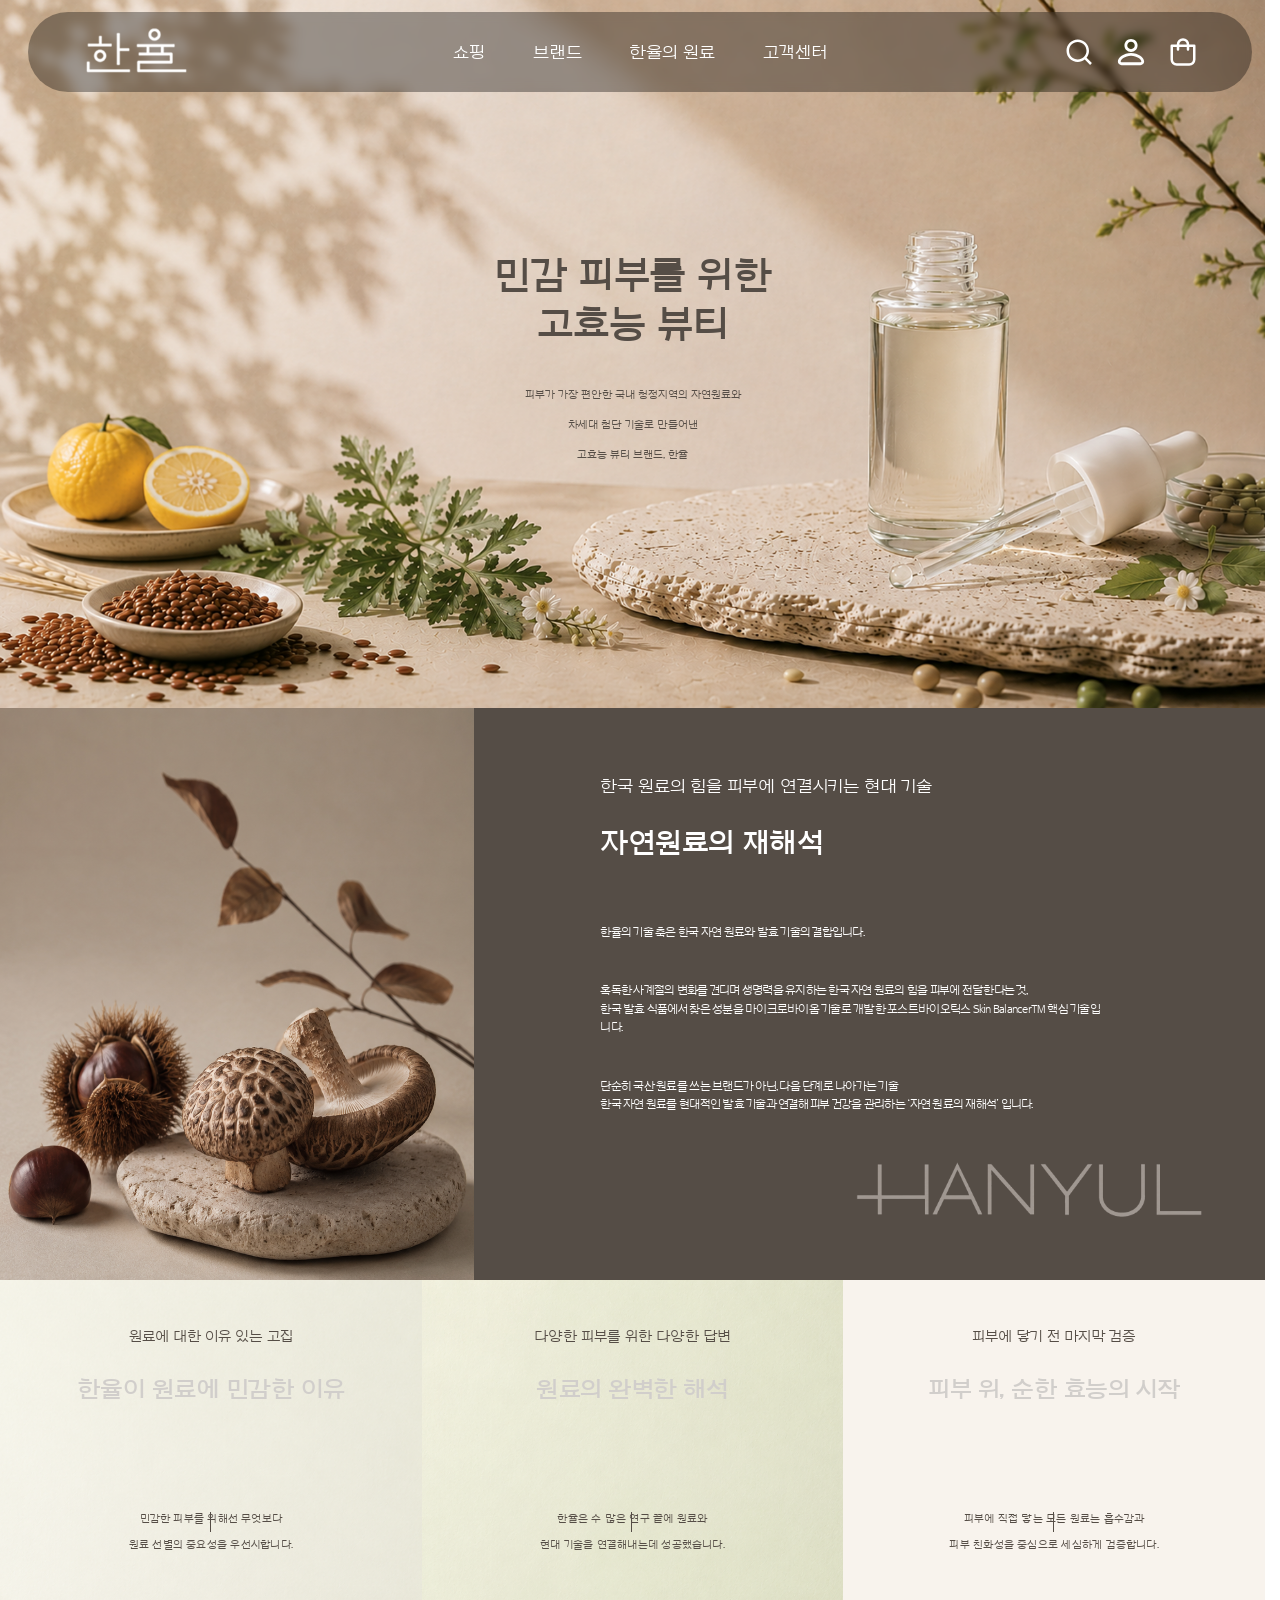
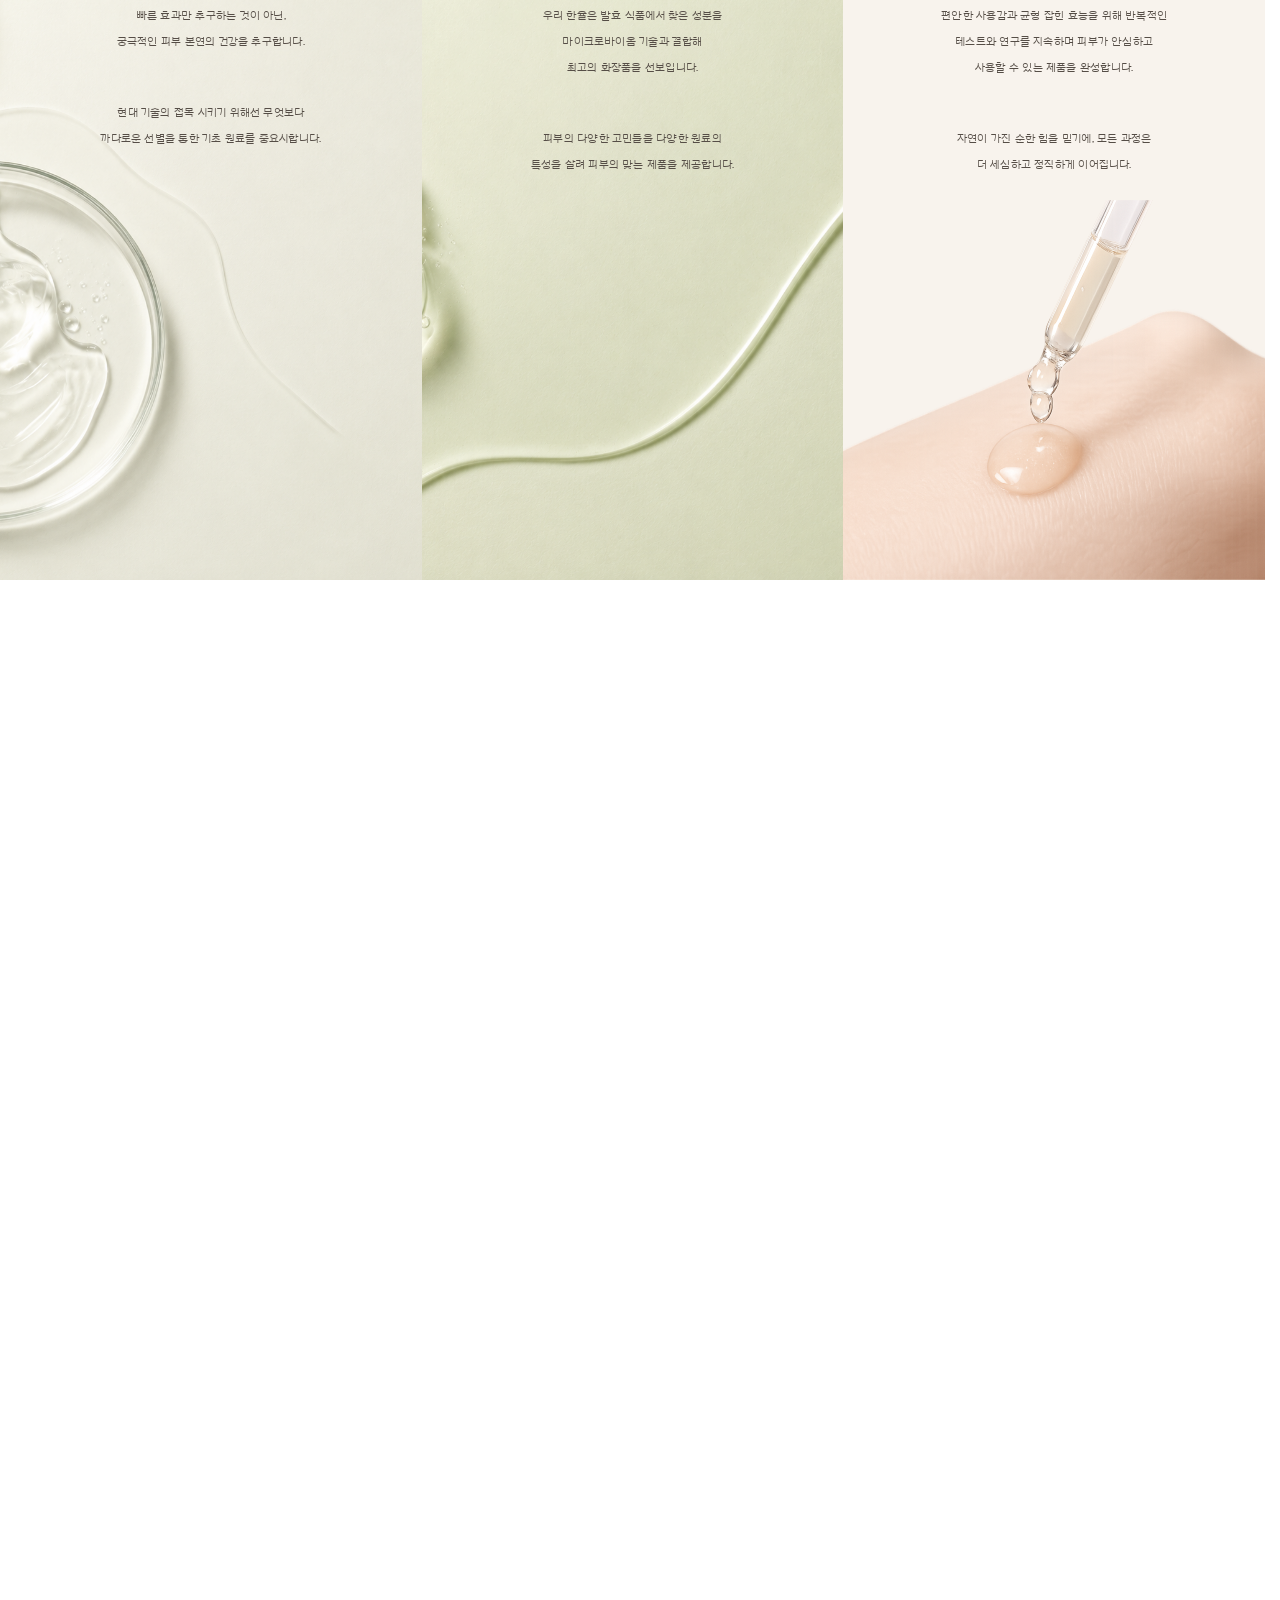
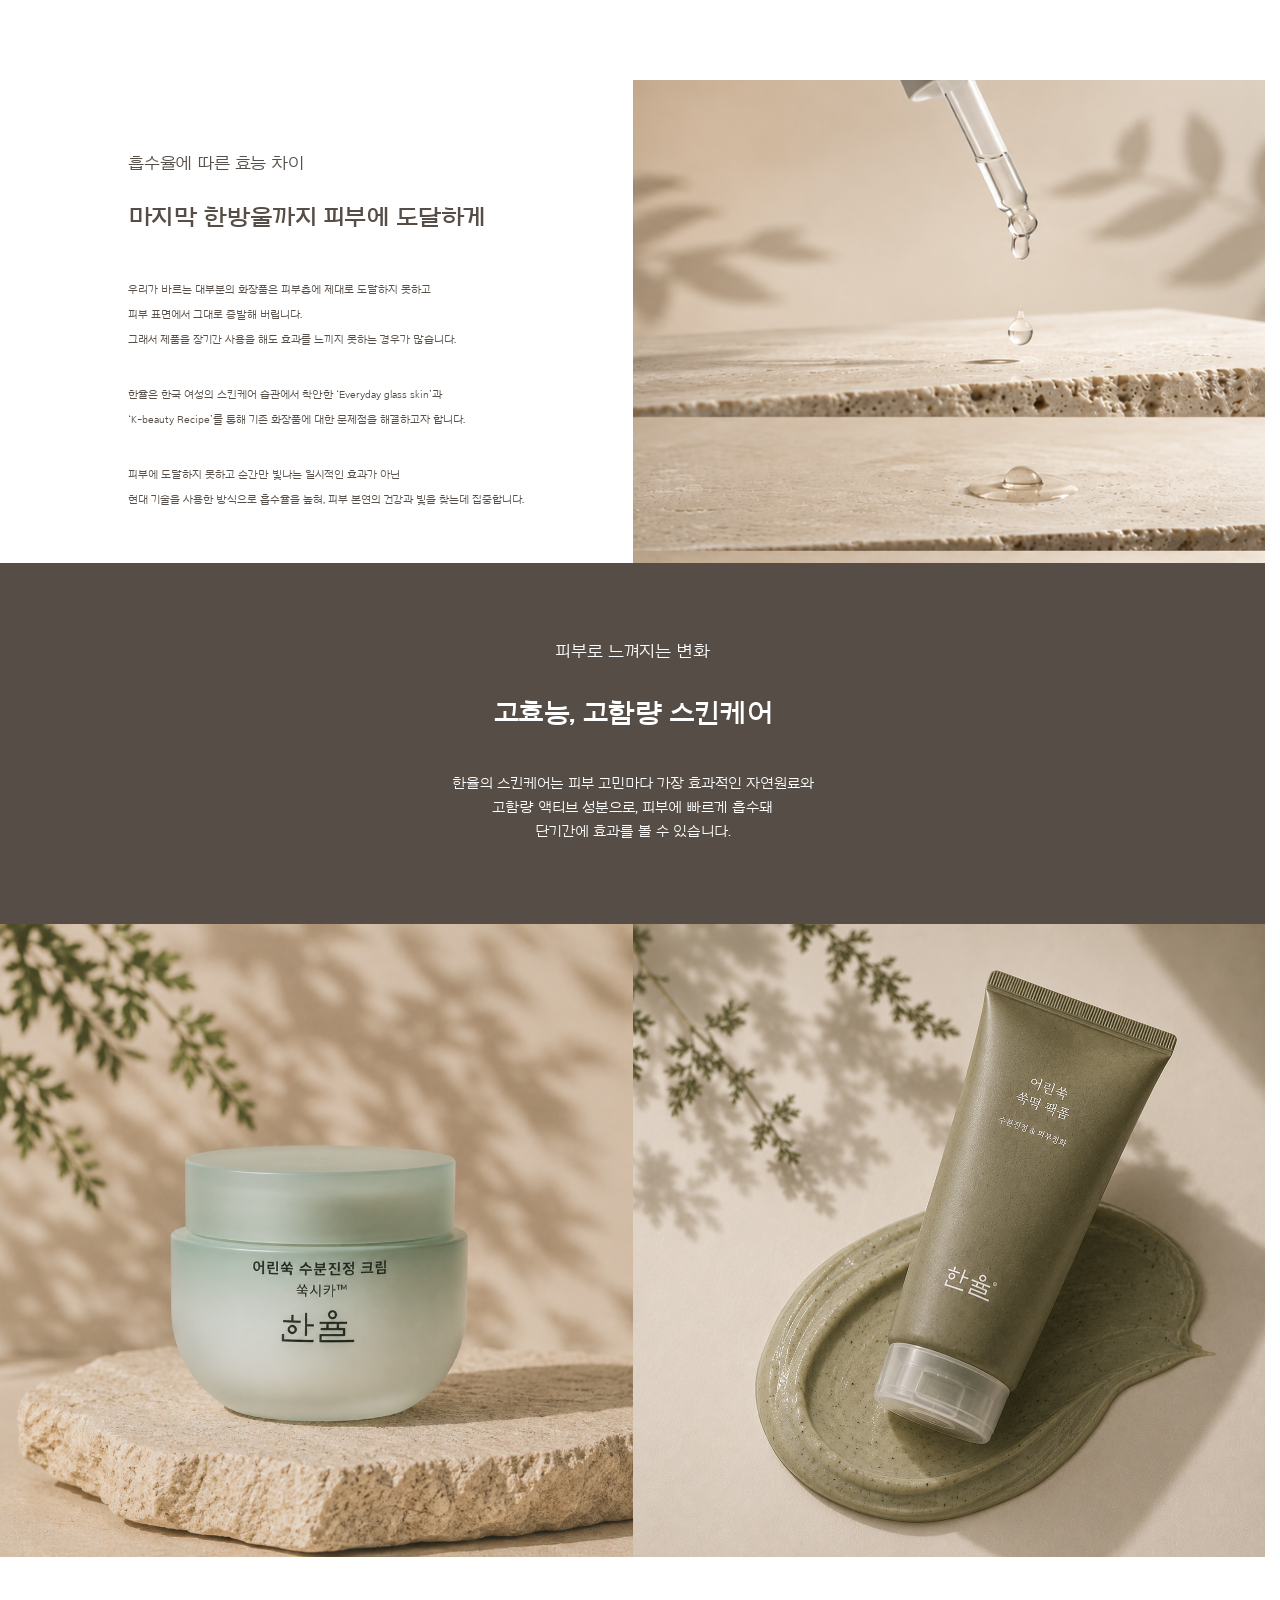
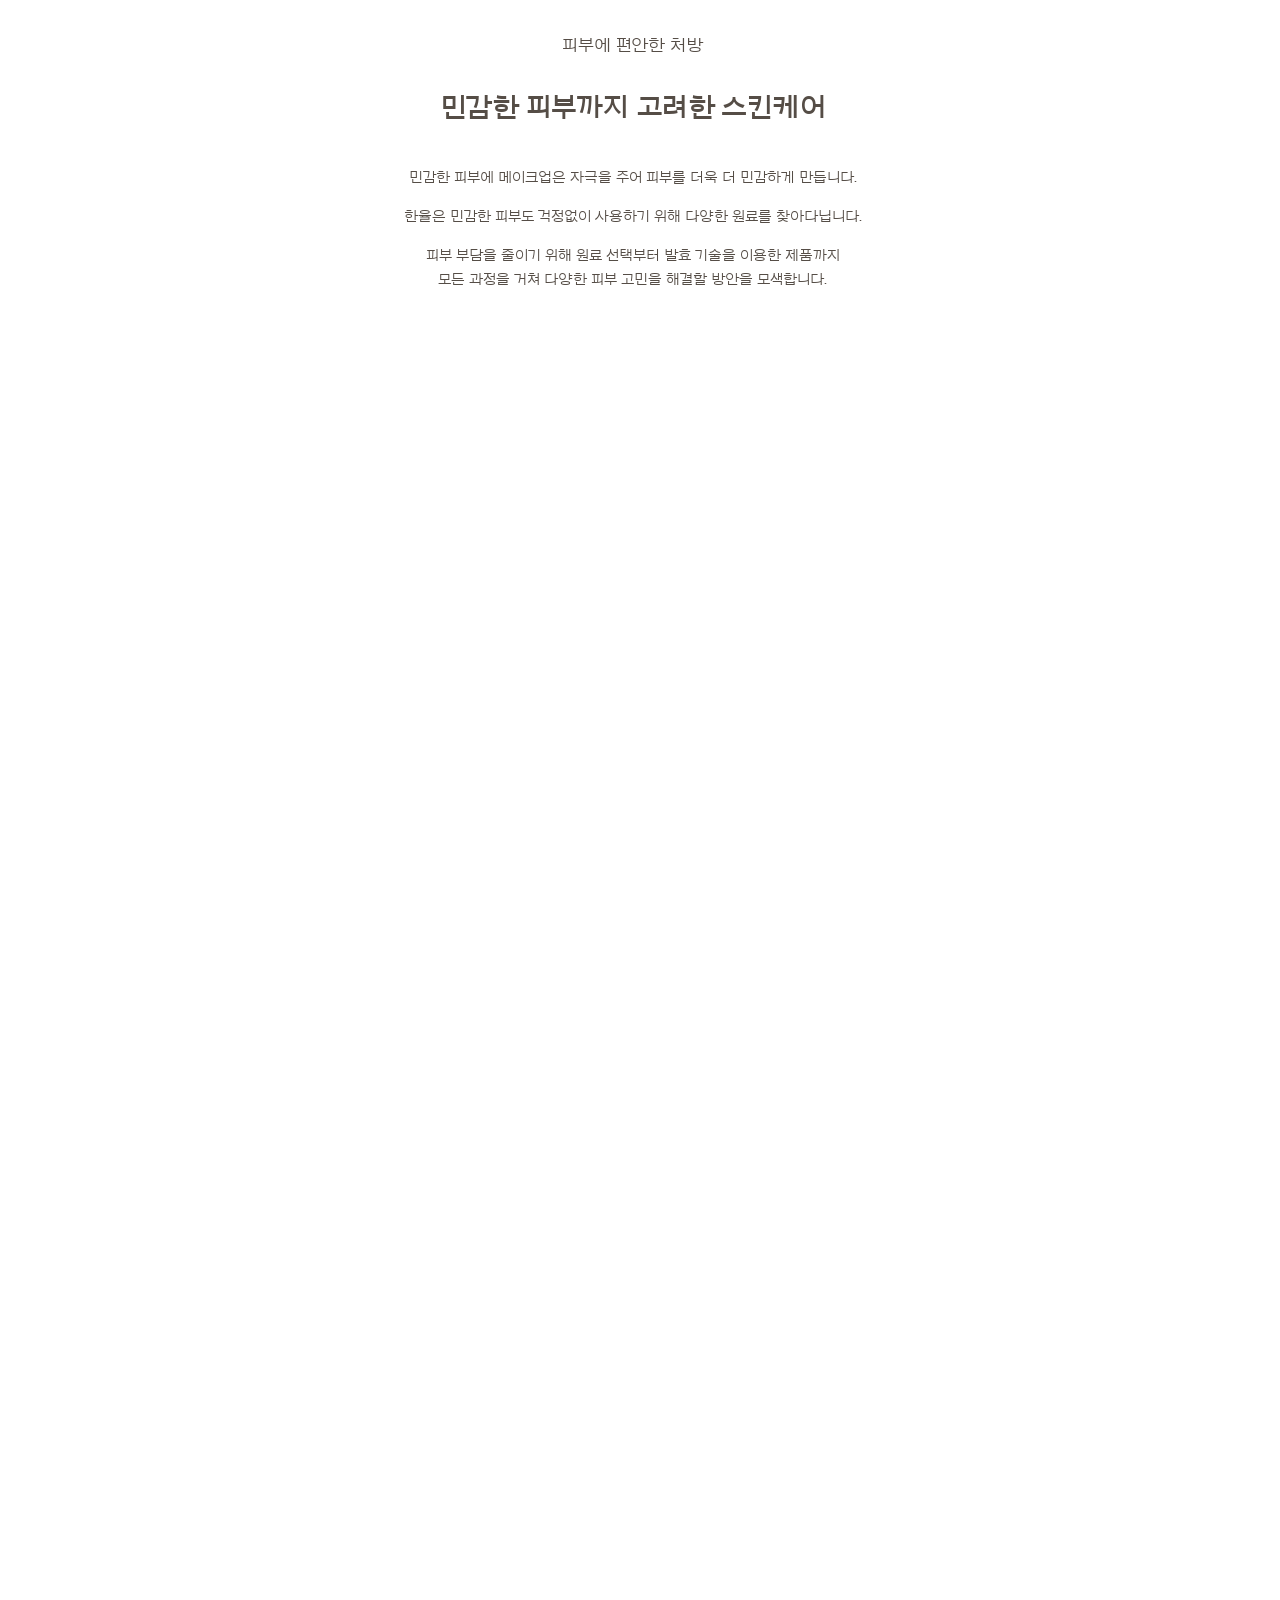
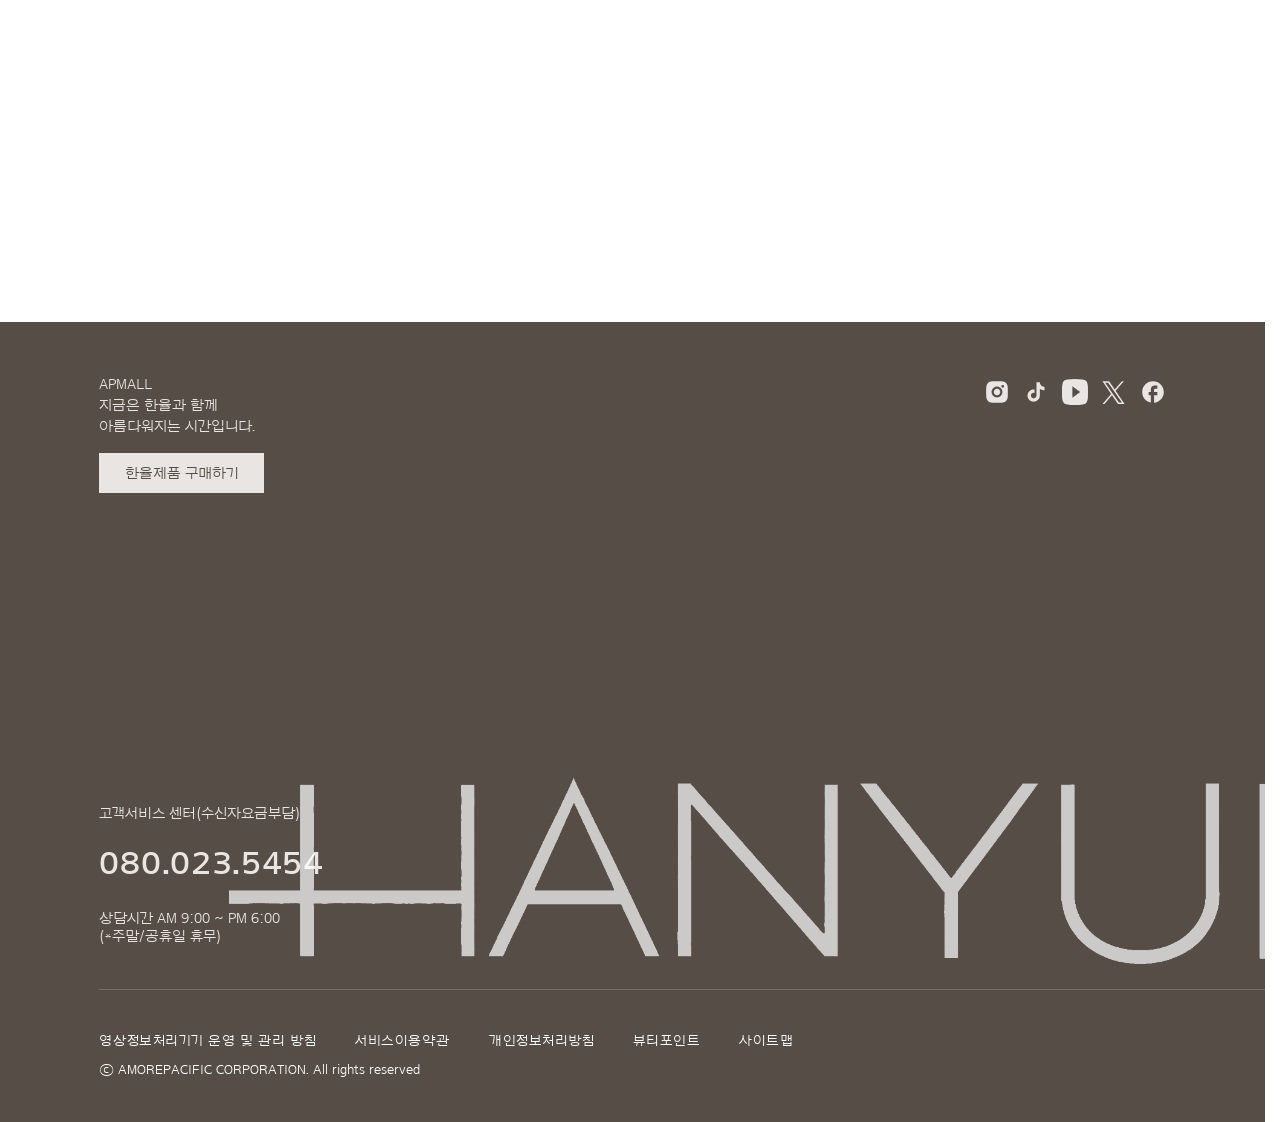
==== commit e3bbca09: "Update hero carousel, shared header, and page layouts" ====
--- a/brand.html
+++ b/brand.html
@@ -8,6 +8,7 @@
   <link rel="stylesheet" href="./css/main.css" />
   <link rel="stylesheet" href="./css/shared-pages.css" />
   <script src="./js/shared-pages.js" defer></script>
+  <link rel="stylesheet" href="./css/header.css" />
 </head>
 <body class="inner-page brand-page">
 <header class="site-header" aria-label="주요 메뉴">
--- a/css/main.css
+++ b/css/main.css
@@ -117,31 +117,6 @@
 }
 .header-actions img { width: 24px; height: 24px; }
 
-@media (min-width: 761px) {
-  body:not(.shop-page):not(.inner-page) .site-header {
-    grid-template-columns: 126px 1fr 126px;
-    width: min(calc((100% - 11.46vw) * 0.85), 1445px);
-    height: 64px;
-    padding: 0 54px;
-  }
-  body:not(.shop-page):not(.inner-page) .brand { width: 80.8px; height: 35.2px; }
-  body:not(.shop-page):not(.inner-page) .primary-nav { gap: 47.6px; }
-  body:not(.shop-page):not(.inner-page) .primary-nav a { font-size: 18px; }
-  body:not(.shop-page):not(.inner-page) .header-actions { gap: 14px; }
-  body:not(.shop-page):not(.inner-page) .header-actions button,
-  body:not(.shop-page):not(.inner-page) .header-actions > a,
-  body:not(.shop-page):not(.inner-page) .header-actions img { width: 24px; height: 24px; }
-}
-@media (min-width: 761px) and (max-width: 1100px) {
-  body:not(.shop-page):not(.inner-page) .site-header {
-    width: calc(100% - 48px);
-    grid-template-columns: 90px 1fr 90px;
-    padding: 0 25px;
-  }
-  body:not(.shop-page):not(.inner-page) .primary-nav { gap: 21px; }
-  body:not(.shop-page):not(.inner-page) .header-actions { gap: 8px; }
-}
-
 .menu-toggle { display: none; }
 .primary-nav .mobile-account-link { display: none; }
 @media (max-width: 760px) {
@@ -508,7 +483,7 @@
 
 .view-more {
   position: absolute;
-  top: 420px;
+  top: 400px;
   left: 50%;
   width: 127px;
   height: 16px;
@@ -528,13 +503,13 @@
 .view-more span {
   position: absolute;
   z-index: 1;
-  top: -2px;
+  top: -6px;
   left: 0;
 }
 
 .view-more img {
   position: absolute;
-  inset: 0;
+  inset: 5px 0 auto;
   display: block;
   width: 127px;
   height: 16px;
@@ -1336,7 +1311,7 @@
   .wave-video { min-height: 100svh; }
   .line-intro { height: 480px; }
   .line-intro h2 { top: 180px; font-size: 38px; }
-  .view-more { top: 340px; }
+  .view-more { top: 320px; }
   .material-scroll { height: 300vh; }
   .material-sticky { display: block; }
   .material-card {
@@ -1379,3 +1354,116 @@
   .catalog-card { flex-basis: min(82vw, 256px); }
   .catalog-controls { right: 24px; bottom: 70px; gap: 24px; }
 }
+
+/* Product hero: Figma frames 653:3345, 653:3351 and 653:3357. */
+.hero.product-hero {
+  height: 100vh;
+  height: 100svh;
+  min-height: 540px;
+  overflow: hidden;
+  background: #fff;
+}
+.hero-slides, .hero-slide { position: absolute; inset: 0; }
+.hero-slide {
+  opacity: 0;
+  visibility: hidden;
+  transition: opacity 900ms ease, visibility 900ms;
+}
+.hero-slide.is-active { opacity: 1; visibility: visible; }
+.hero-product-image {
+  display: block;
+  width: 100%;
+  height: 100%;
+  object-fit: cover;
+  object-position: center;
+  opacity: .9;
+}
+.hero-slide:first-child .hero-product-image { opacity: .95; }
+.hero-slide:nth-child(2) .hero-product-image { opacity: 1; }
+.hero-product-copy {
+  position: absolute;
+  top: 31.88%;
+  left: 9.03%;
+  color: #756e69;
+}
+.hero-eyebrow {
+  margin: 0 0 17px 11px;
+  font-size: clamp(12px, .957vw, 18px);
+  line-height: 1.4;
+  letter-spacing: 2px;
+}
+.hero-copy-rule { display: block; margin-left: 13px; }
+.hero-product-copy h2 {
+  margin: clamp(20px, 1.97vw, 38px) 0 0;
+  color: #554d46;
+  font-family: "Arita Buri", serif;
+  font-size: clamp(32px, 3.8876vw, 75px);
+  font-weight: 600;
+  line-height: 1.4;
+  word-break: keep-all;
+}
+.hero-description {
+  margin: 9px 0 0 6px;
+  font-family: "Arita Buri", serif;
+  font-size: clamp(14px, 1.3158vw, 25px);
+  font-weight: 500;
+  line-height: 1.4;
+  word-break: keep-all;
+}
+.hero-arrow {
+  position: absolute;
+  z-index: 3;
+  top: 50%;
+  display: grid;
+  place-items: center;
+  width: 48px;
+  height: 48px;
+  padding: 0;
+  border: 1px solid #756e6933;
+  border-radius: 50%;
+  background: rgba(0, 0, 0, 0.3);
+  color: #fff;
+  backdrop-filter: blur(8px);
+  transform: translateY(-50%);
+  cursor: pointer;
+}
+.hero-arrow.hero-prev { left: clamp(12px, 2.5vw, 48px); }
+.hero-arrow.hero-next { right: clamp(12px, 2.5vw, 48px); }
+.hero-arrow span {
+  width: 11px;
+  height: 11px;
+  border-top: 1.5px solid currentColor;
+  border-right: 1.5px solid currentColor;
+  transform: translateX(-3px) rotate(45deg);
+}
+.hero-prev span { transform: translateX(3px) rotate(-135deg); }
+.hero-arrow:hover { background: rgba(0, 0, 0, 0.45); }
+.hero-arrow:focus-visible { outline: 2px solid #554d46; outline-offset: 4px; }
+.hero-controls {
+  position: absolute;
+  z-index: 2;
+  bottom: 42px;
+  right: clamp(24px, 4vw, 76px);
+  display: flex;
+  align-items: center;
+  padding: 7px 12px;
+  border-radius: 20px;
+  background: rgba(0, 0, 0, 0.18);
+  color: #fff;
+  font-size: 14px;
+}
+.product-hero:focus-visible { outline: 2px solid #554d46; outline-offset: 4px; }
+@media (max-width: 760px) {
+  .hero.product-hero { min-height: 650px; max-height: 1000px; }
+  .hero-arrow { width: 44px; height: 44px; }
+  .hero-product-image { object-position: 64% center; }
+  .hero-product-copy { top: 21%; left: 7%; right: 6%; }
+  .hero-eyebrow { margin-left: 3px; font-size: 12px; }
+  .hero-copy-rule { margin-left: 3px; }
+  .hero-product-copy h2 { margin-top: 22px; font-size: clamp(28px, 6.4vw, 46px); }
+  .hero-description { max-width: 290px; margin-left: 3px; font-size: 15px; }
+  .hero-controls { bottom: 28px; right: 7%; }
+}
+@media (prefers-reduced-motion: reduce) {
+  .hero-slide { transition: none; }
+}
--- a/css/shared-pages.css
+++ b/css/shared-pages.css
@@ -2,7 +2,6 @@
 html:has(.brand-page) { scrollbar-gutter: stable; }
 html.brand-intro-playing,
 html.brand-intro-playing body { overflow: hidden; }
-.inner-page .site-header { position: relative; top: 0; width: 100%; max-width: none; height: 80px; padding: 0 7.8%; border-radius: 0; background: #554d46; backdrop-filter: none; }
 .inner-page .primary-nav { gap: 54px; }
 .inner-page .primary-nav a { font-size: 18px; }
 .header-actions a { display: flex; align-items: center; justify-content: center; width: 24px; height: 24px; }
@@ -10,7 +9,6 @@
 .inner-page h1, .inner-page h2, .inner-page h3, .inner-page p { margin: 0; }
 .inner-page button, .inner-page a { -webkit-tap-highlight-color: transparent; }
 .inner-page button:focus-visible, .inner-page a:focus-visible { outline: 2px solid #5486c1; outline-offset: 5px; }
-.brand-page .site-header { position: absolute; z-index: 5; }
 .brand-story-hero { position: relative; aspect-ratio: 1920 / 1075; }
 .story-hero-image { position: absolute; inset: 0; width: 100%; height: 100%; object-fit: cover; }
 .story-hero-copy { position: absolute; top: 35.63%; left: 50%; width: 40%; transform: translateX(-50%); text-align: center; }
@@ -89,7 +87,6 @@
   .story-absorption-copy { padding: 50px 5vw; }
 }
 @media (max-width: 760px) {
-  .inner-page .site-header { height: 72px; padding: 0 24px; }
   .inner-page .primary-nav.is-open { z-index: 20; }
   .brand-story-hero { min-height: 600px; aspect-ratio: auto; }
   .story-hero-image { object-position: 50% center; }
--- a/css/header.css
+++ b/css/header.css
@@ -0,0 +1,49 @@
+/* Shared header appearance for every page. */
+body .site-header {
+  position: fixed;
+  z-index: 10;
+  top: 12px;
+  left: 50%;
+  width: calc(100% - 56px);
+  max-width: none;
+  height: clamp(80px, 4.8vw, 96px);
+  grid-template-columns: 180px 1fr 180px;
+  padding: 0 clamp(32px, 4.2vw, 84px);
+  border-radius: 100px;
+  background: rgba(0, 0, 0, 0.35);
+  backdrop-filter: blur(4px);
+}
+body .site-header .brand { width: 110px; height: 48px; }
+body .site-header .brand img { object-fit: contain; }
+body .site-header .primary-nav { gap: clamp(32px, 3.7vw, 74px); }
+body .site-header .primary-nav a { font-size: clamp(18px, 1.2vw, 24px); font-weight: 500; }
+body .site-header .header-actions { gap: 22px; }
+body .site-header .header-actions button,
+body .site-header .header-actions > a,
+body .site-header .header-actions img { width: 30px; height: 30px; }
+
+/* Pages without a full-bleed hero reserve room for the floating header. */
+.shop-page { padding-top: 108px; }
+
+@media (max-width: 1100px) {
+  body .site-header { grid-template-columns: 120px 1fr 120px; padding: 0 28px; }
+  body .site-header .primary-nav { gap: 24px; }
+  body .site-header .primary-nav a { font-size: 16px; }
+  body .site-header .header-actions { gap: 12px; }
+  body .site-header .header-actions button,
+  body .site-header .header-actions > a,
+  body .site-header .header-actions img { width: 24px; height: 24px; }
+}
+@media (max-width: 760px) {
+  body .site-header {
+    top: 16px;
+    width: calc(100% - 32px);
+    height: 64px;
+    grid-template-columns: 1fr auto;
+    padding: 0 24px;
+  }
+  body .site-header .brand { width: 82px; height: 36px; }
+  body .site-header .primary-nav.is-open { gap: 0; }
+  body .site-header .primary-nav a { font-size: 16px; }
+  .shop-page { padding-top: 96px; }
+}
